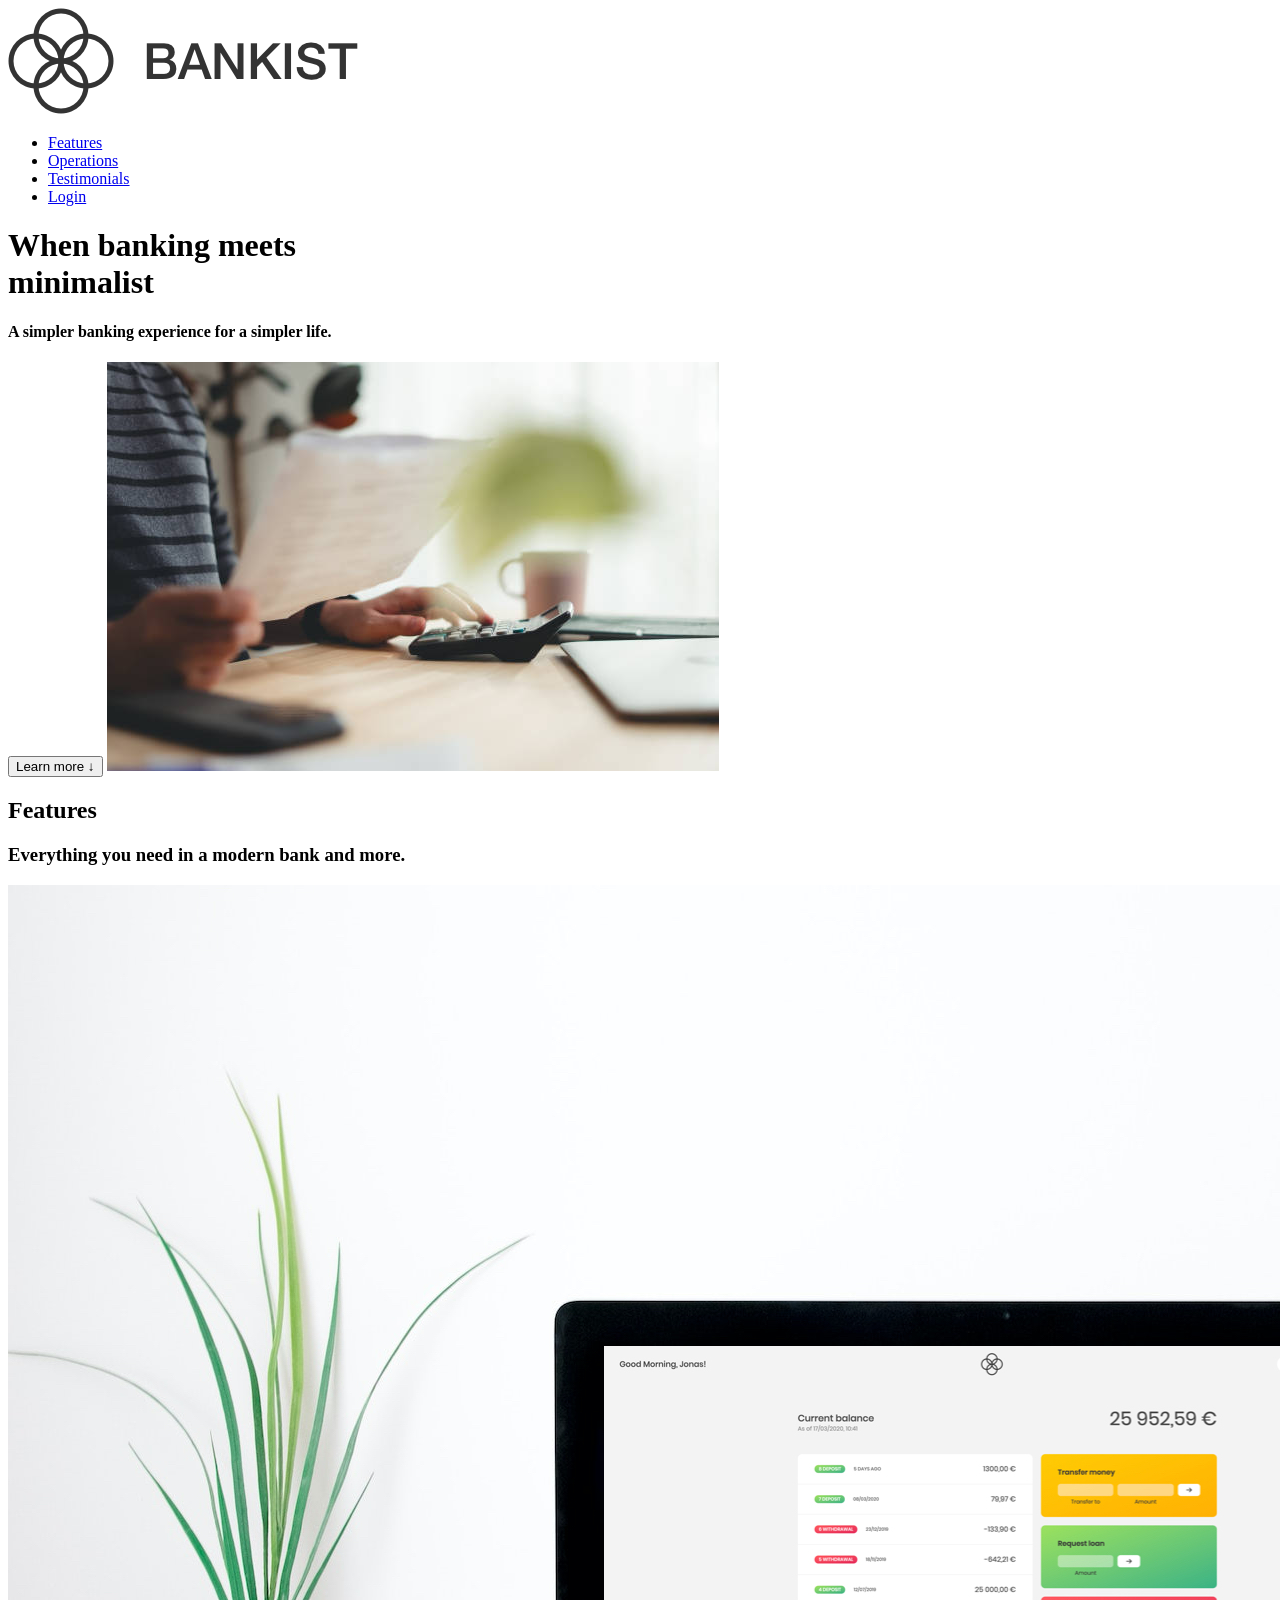
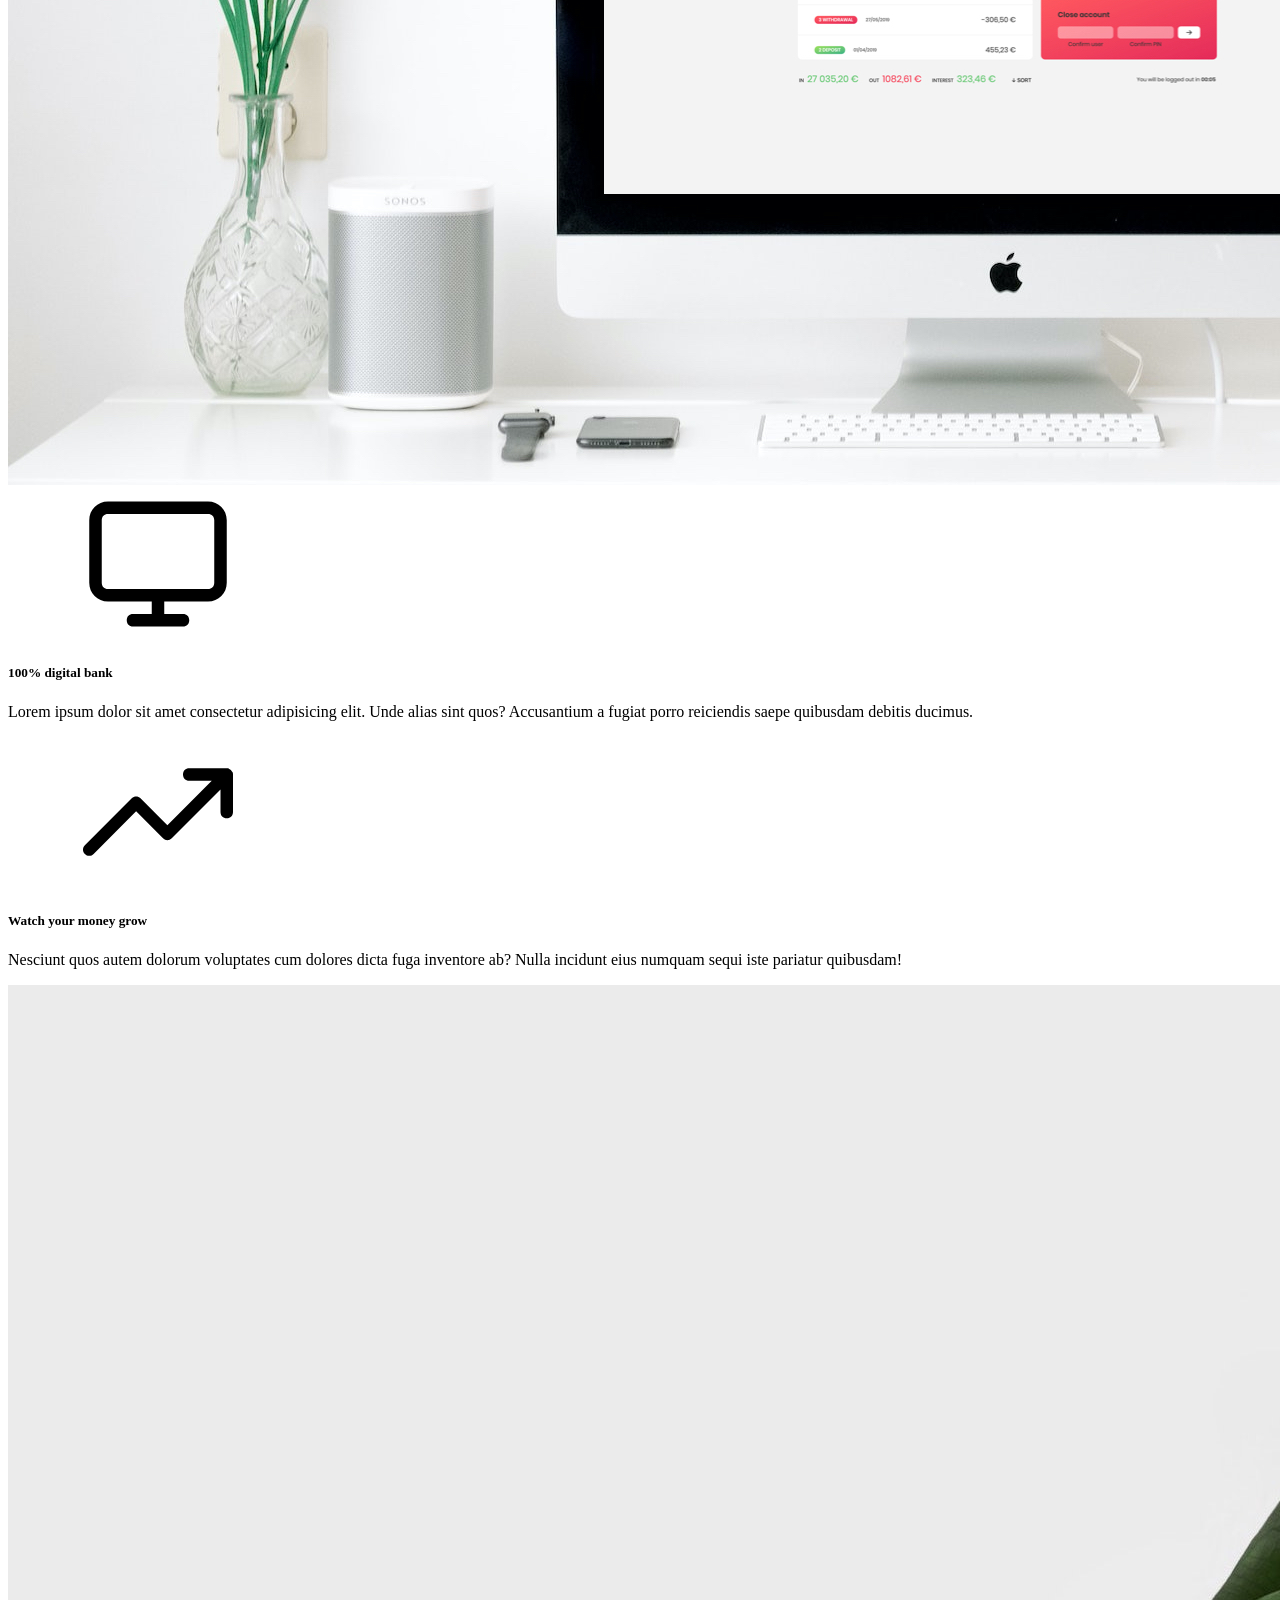
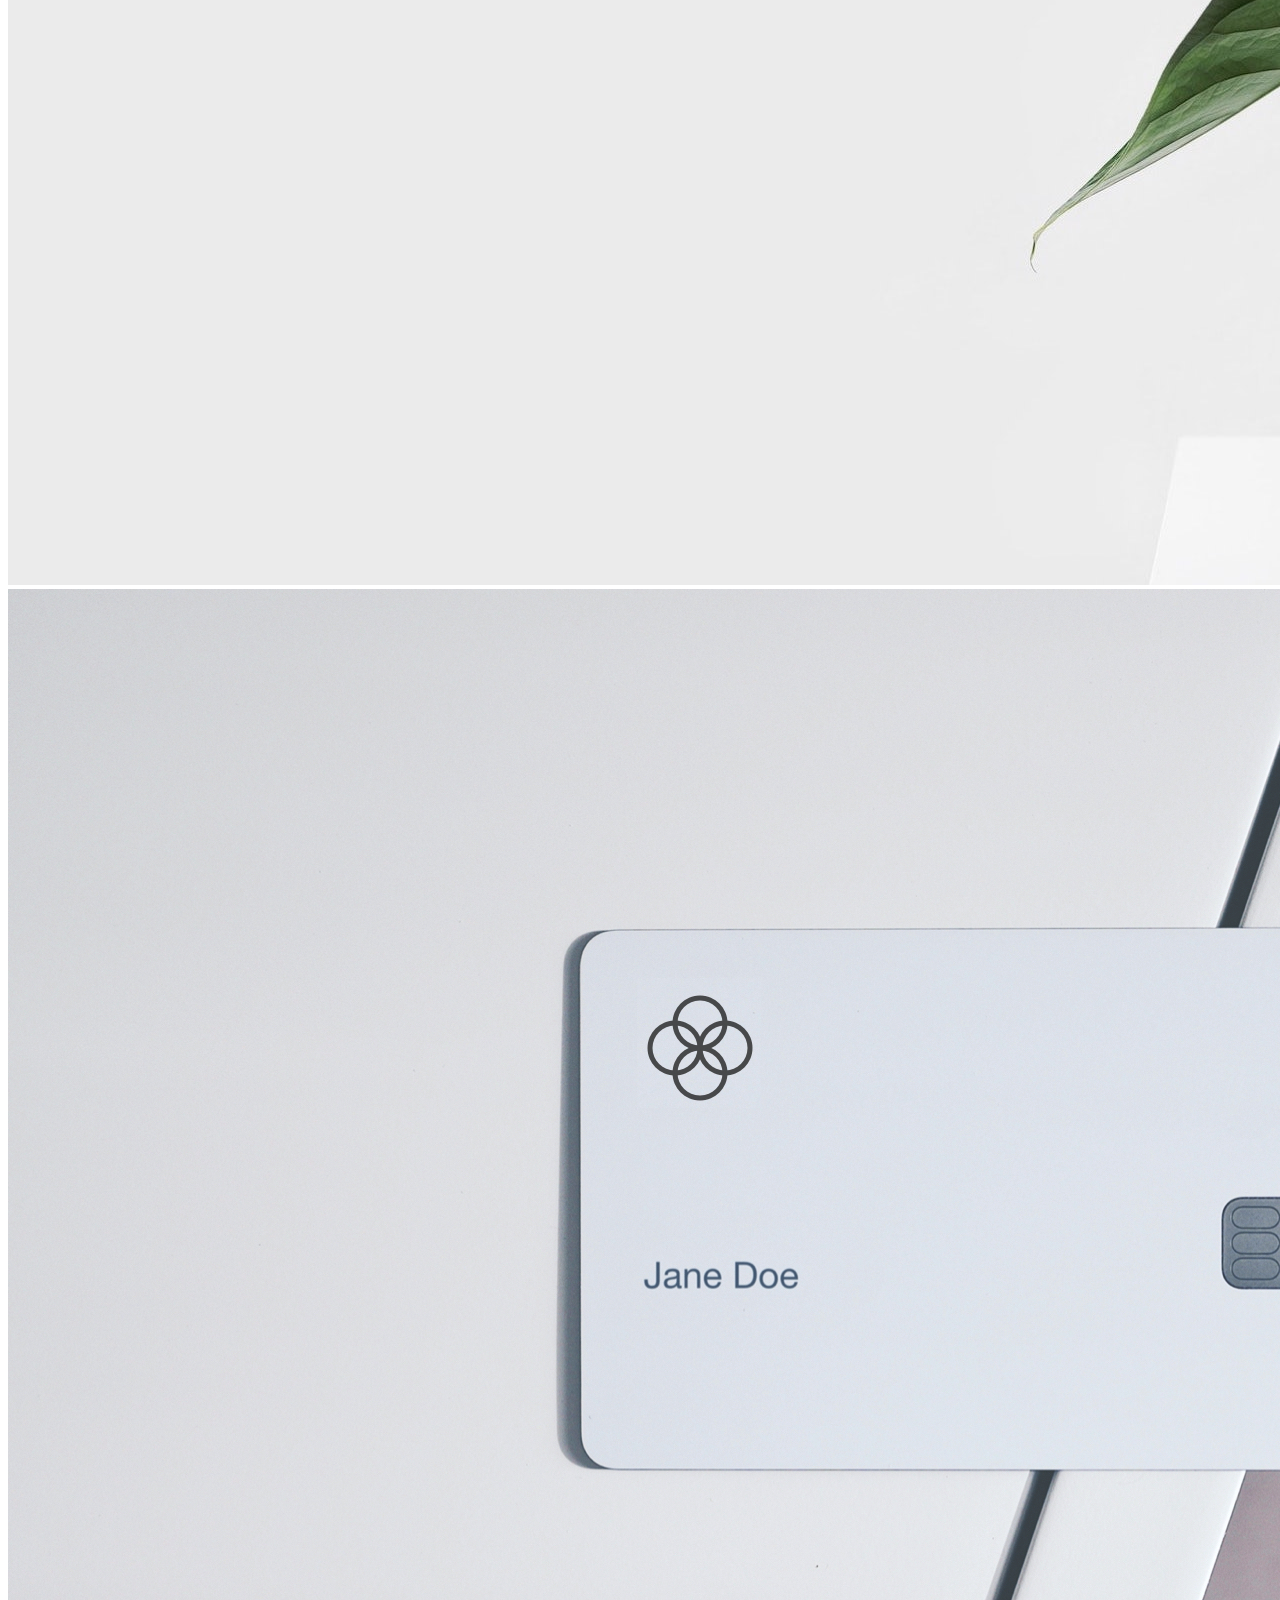
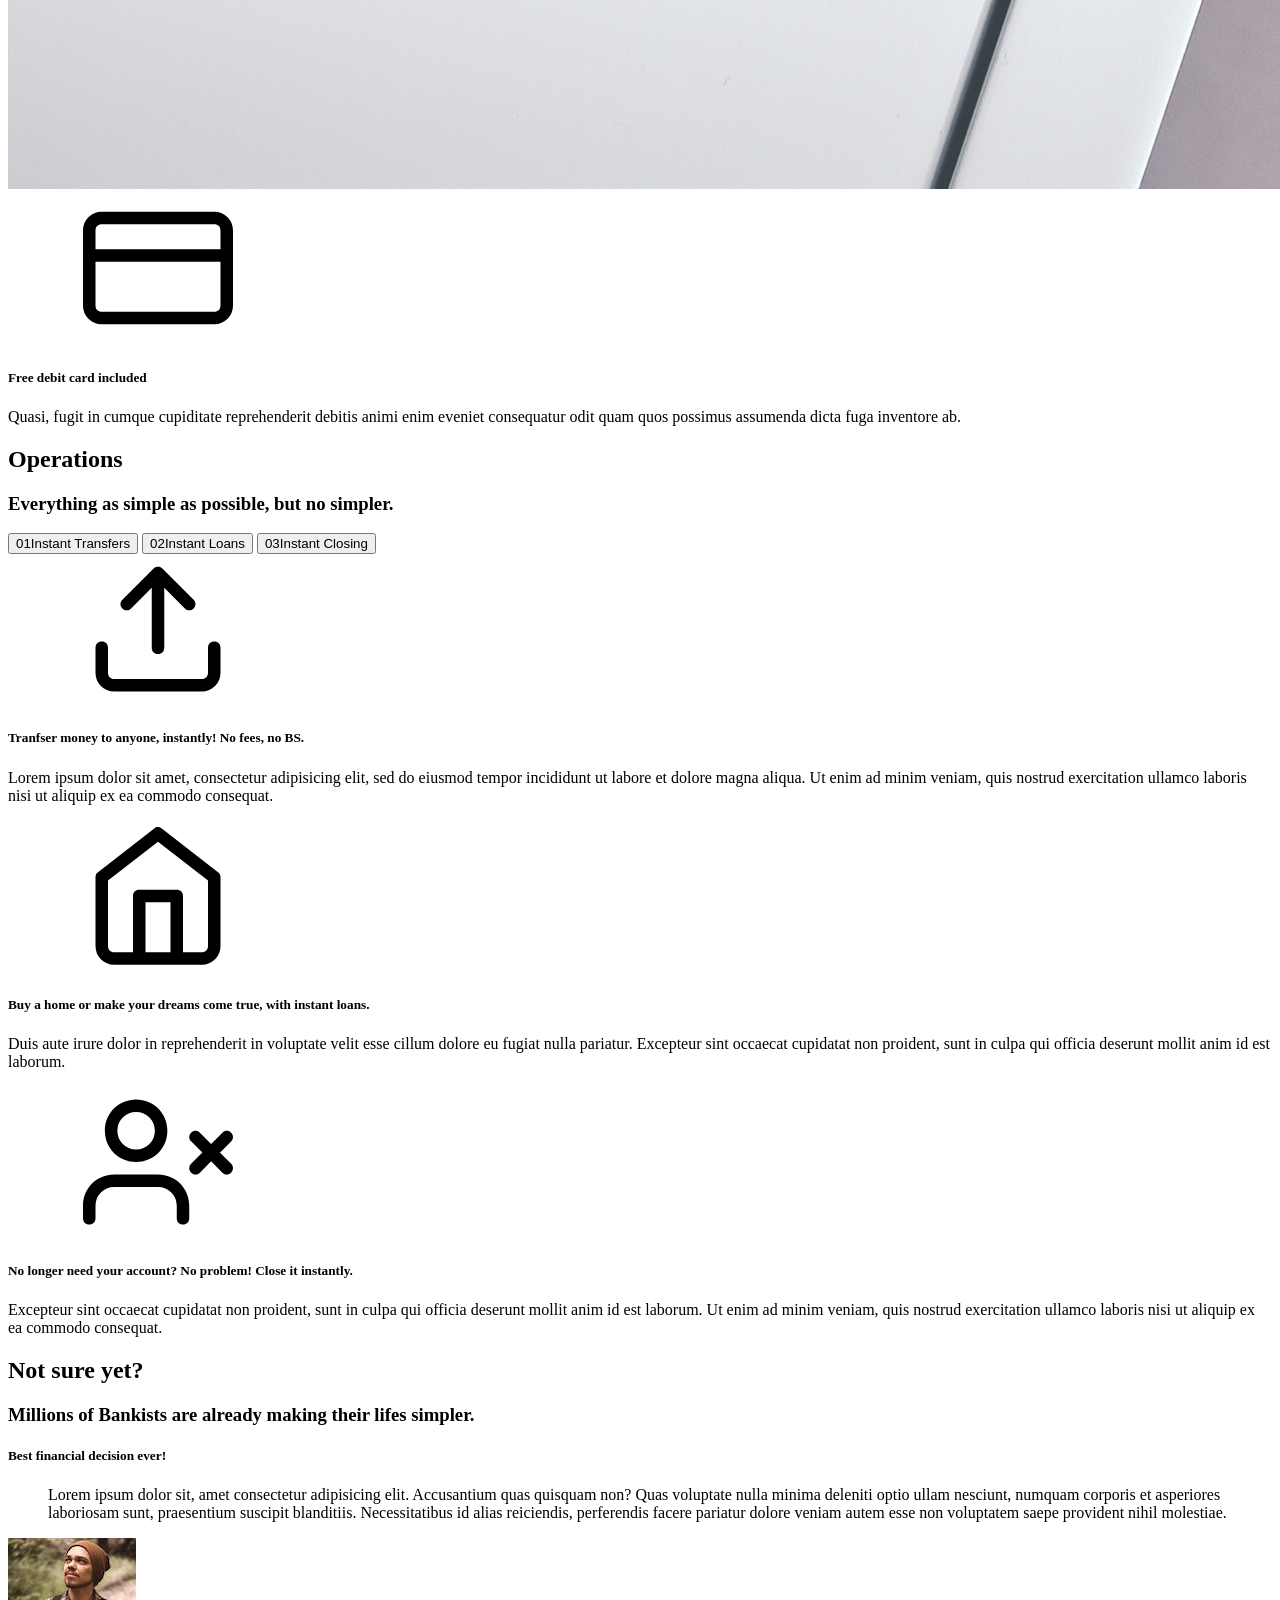
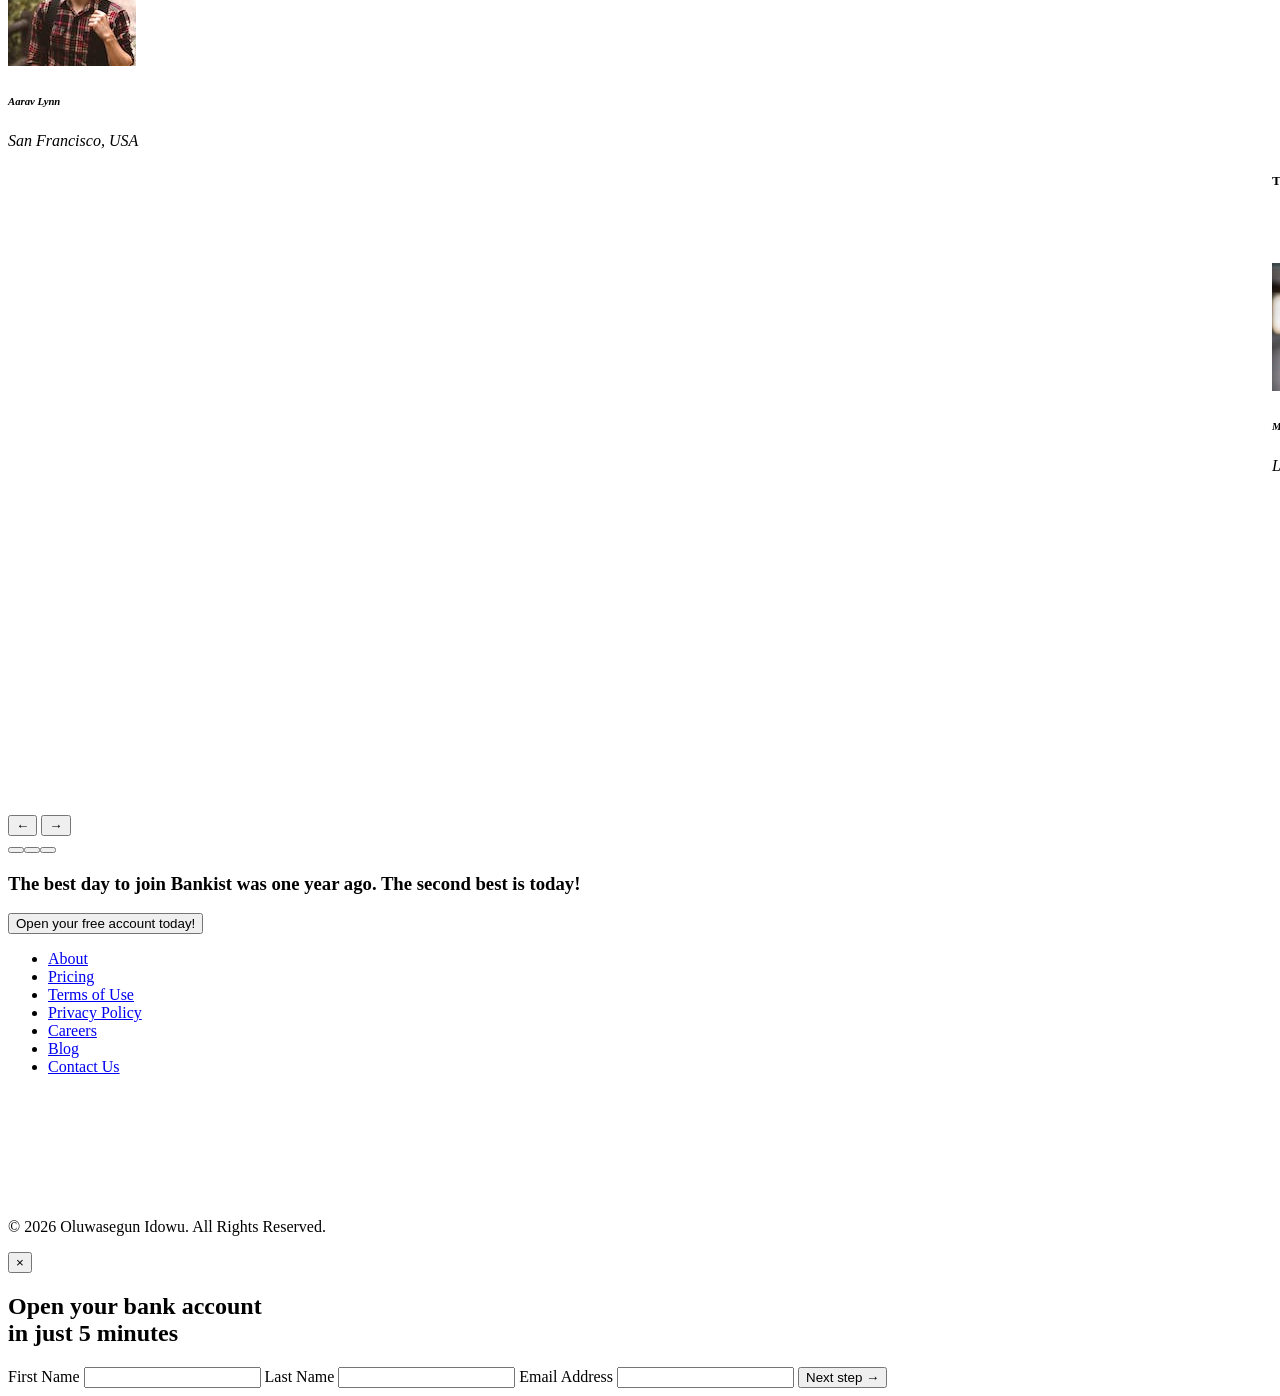
==== index.html @ 020f273f "initial commit" ====
<!doctype html>
<html lang="en">
  <head>
    <meta charset="UTF-8" />
    <meta name="viewport" content="width=device-width, initial-scale=1.0" />
    <meta http-equiv="X-UA-Compatible" content="ie=edge" />
    <link rel="shortcut icon" type="image/png" href="/homepage/img/icon.png" />

    <link
      href="https://fonts.googleapis.com/css?family=Poppins:300,400,500,600&display=swap"
      rel="stylesheet"
    />
    <link rel="stylesheet" href="/homepage/style.css" />
    <title>Bankist | When Banking meets Minimalist</title>

    <script defer src="/homepage/script.js"></script>
  </head>
  <body>
    <header class="header">
      <nav class="nav">
        <img
          src="/homepage/img/logo.png"
          alt="Bankist logo"
          class="nav__logo"
          id="logo"
          designer="Jonas"
          data-version-number="3.0"
        />
        <ul class="nav__links">
          <li class="nav__item">
            <a class="nav__link" href="#section--1">Features</a>
          </li>
          <li class="nav__item">
            <a class="nav__link" href="#section--2">Operations</a>
          </li>
          <li class="nav__item">
            <a class="nav__link" href="#section--3">Testimonials</a>
          </li>
          <li class="nav__item">
            <a class="nav__link nav__link--btn" href="login.html">Login</a>
          </li>
        </ul>
      </nav>

      <div class="header__title">
        <!-- <h1 onclick="alert('HTML alert')"> -->
        <h1>
          When
          <!-- Green highlight effect -->
          <span class="highlight">banking</span>
          meets<br />
          <span class="highlight">minimalist</span>
        </h1>
        <h4>A simpler banking experience for a simpler life.</h4>
        <button class="btn--text btn--scroll-to">Learn more &DownArrow;</button>
        <img
          src="/homepage/img/hero.jpg"
          class="header__img"
          alt="Minimalist bank items"
        />
      </div>
    </header>

    <section class="section" id="section--1">
      <div class="section__title">
        <h2 class="section__description">Features</h2>
        <h3 class="section__header">
          Everything you need in a modern bank and more.
        </h3>
      </div>

      <div class="features">
        <img
          src="/homepage/img/digital-lazy.jpg"
          data-src="/homepage/img/digital.jpg"
          alt="Computer"
          class="features__img lazy-img"
        />
        <div class="features__feature">
          <div class="features__icon">
            <svg>
              <use xlink:href="/homepage/img/icons.svg#icon-monitor"></use>
            </svg>
          </div>
          <h5 class="features__header">100% digital bank</h5>
          <p>
            Lorem ipsum dolor sit amet consectetur adipisicing elit. Unde alias
            sint quos? Accusantium a fugiat porro reiciendis saepe quibusdam
            debitis ducimus.
          </p>
        </div>

        <div class="features__feature">
          <div class="features__icon">
            <svg>
              <use xlink:href="/homepage/img/icons.svg#icon-trending-up"></use>
            </svg>
          </div>
          <h5 class="features__header">Watch your money grow</h5>
          <p>
            Nesciunt quos autem dolorum voluptates cum dolores dicta fuga
            inventore ab? Nulla incidunt eius numquam sequi iste pariatur
            quibusdam!
          </p>
        </div>
        <img
          src="/index.html"
          data-src="/homepage/img/grow.jpg"
          alt="Plant"
          class="features__img lazy-img"
        />

        <img
          src="/homepage/img/card-lazy.jpg"
          data-src="/homepage/img/card.jpg"
          alt="Credit card"
          class="features__img lazy-img"
        />
        <div class="features__feature">
          <div class="features__icon">
            <svg>
              <use xlink:href="/homepage/img/icons.svg#icon-credit-card"></use>
            </svg>
          </div>
          <h5 class="features__header">Free debit card included</h5>
          <p>
            Quasi, fugit in cumque cupiditate reprehenderit debitis animi enim
            eveniet consequatur odit quam quos possimus assumenda dicta fuga
            inventore ab.
          </p>
        </div>
      </div>
    </section>

    <section class="section" id="section--2">
      <div class="section__title">
        <h2 class="section__description">Operations</h2>
        <h3 class="section__header">
          Everything as simple as possible, but no simpler.
        </h3>
      </div>

      <div class="operations">
        <div class="operations__tab-container">
          <button
            class="btn operations__tab operations__tab--1 operations__tab--active"
            data-tab="1"
          >
            <span>01</span>Instant Transfers
          </button>
          <button class="btn operations__tab operations__tab--2" data-tab="2">
            <span>02</span>Instant Loans
          </button>
          <button class="btn operations__tab operations__tab--3" data-tab="3">
            <span>03</span>Instant Closing
          </button>
        </div>
        <div
          class="operations__content operations__content--1 operations__content--active"
        >
          <div class="operations__icon operations__icon--1">
            <svg>
              <use xlink:href="/homepage/img/icons.svg#icon-upload"></use>
            </svg>
          </div>
          <h5 class="operations__header">
            Tranfser money to anyone, instantly! No fees, no BS.
          </h5>
          <p>
            Lorem ipsum dolor sit amet, consectetur adipisicing elit, sed do
            eiusmod tempor incididunt ut labore et dolore magna aliqua. Ut enim
            ad minim veniam, quis nostrud exercitation ullamco laboris nisi ut
            aliquip ex ea commodo consequat.
          </p>
        </div>

        <div class="operations__content operations__content--2">
          <div class="operations__icon operations__icon--2">
            <svg>
              <use xlink:href="/homepage/img/icons.svg#icon-home"></use>
            </svg>
          </div>
          <h5 class="operations__header">
            Buy a home or make your dreams come true, with instant loans.
          </h5>
          <p>
            Duis aute irure dolor in reprehenderit in voluptate velit esse
            cillum dolore eu fugiat nulla pariatur. Excepteur sint occaecat
            cupidatat non proident, sunt in culpa qui officia deserunt mollit
            anim id est laborum.
          </p>
        </div>
        <div class="operations__content operations__content--3">
          <div class="operations__icon operations__icon--3">
            <svg>
              <use xlink:href="/homepage/img/icons.svg#icon-user-x"></use>
            </svg>
          </div>
          <h5 class="operations__header">
            No longer need your account? No problem! Close it instantly.
          </h5>
          <p>
            Excepteur sint occaecat cupidatat non proident, sunt in culpa qui
            officia deserunt mollit anim id est laborum. Ut enim ad minim
            veniam, quis nostrud exercitation ullamco laboris nisi ut aliquip ex
            ea commodo consequat.
          </p>
        </div>
      </div>
    </section>

    <section class="section" id="section--3">
      <div class="section__title section__title--testimonials">
        <h2 class="section__description">Not sure yet?</h2>
        <h3 class="section__header">
          Millions of Bankists are already making their lifes simpler.
        </h3>
      </div>

      <div class="slider">
        <div class="slide">
          <div class="testimonial">
            <h5 class="testimonial__header">Best financial decision ever!</h5>
            <blockquote class="testimonial__text">
              Lorem ipsum dolor sit, amet consectetur adipisicing elit.
              Accusantium quas quisquam non? Quas voluptate nulla minima
              deleniti optio ullam nesciunt, numquam corporis et asperiores
              laboriosam sunt, praesentium suscipit blanditiis. Necessitatibus
              id alias reiciendis, perferendis facere pariatur dolore veniam
              autem esse non voluptatem saepe provident nihil molestiae.
            </blockquote>
            <address class="testimonial__author">
              <img
                src="/homepage/img/user-1.jpg"
                alt=""
                class="testimonial__photo"
              />
              <h6 class="testimonial__name">Aarav Lynn</h6>
              <p class="testimonial__location">San Francisco, USA</p>
            </address>
          </div>
        </div>

        <div class="slide">
          <div class="testimonial">
            <h5 class="testimonial__header">
              The last step to becoming a complete minimalist
            </h5>
            <blockquote class="testimonial__text">
              Quisquam itaque deserunt ullam, quia ea repellendus provident,
              ducimus neque ipsam modi voluptatibus doloremque, corrupti
              laborum. Incidunt numquam perferendis veritatis neque repellendus.
              Lorem, ipsum dolor sit amet consectetur adipisicing elit. Illo
              deserunt exercitationem deleniti.
            </blockquote>
            <address class="testimonial__author">
              <img
                src="/homepage/img/user-2.jpg"
                alt=""
                class="testimonial__photo"
              />
              <h6 class="testimonial__name">Miyah Miles</h6>
              <p class="testimonial__location">London, UK</p>
            </address>
          </div>
        </div>

        <div class="slide">
          <div class="testimonial">
            <h5 class="testimonial__header">
              Finally free from old-school banks
            </h5>
            <blockquote class="testimonial__text">
              Debitis, nihil sit minus suscipit magni aperiam vel tenetur
              incidunt commodi architecto numquam omnis nulla autem,
              necessitatibus blanditiis modi similique quidem. Odio aliquam
              culpa dicta beatae quod maiores ipsa minus consequatur error sunt,
              deleniti saepe aliquid quos inventore sequi. Necessitatibus id
              alias reiciendis, perferendis facere.
            </blockquote>
            <address class="testimonial__author">
              <img
                src="/homepage/img/user-3.jpg"
                alt=""
                class="testimonial__photo"
              />
              <h6 class="testimonial__name">Francisco Gomes</h6>
              <p class="testimonial__location">Lisbon, Portugal</p>
            </address>
          </div>
        </div>

        <button class="slider__btn slider__btn--left">&larr;</button>
        <button class="slider__btn slider__btn--right">&rarr;</button>
        <div class="dots"></div>
      </div>
    </section>

    <section class="section section--sign-up">
      <div class="section__title">
        <h3 class="section__header">
          The best day to join Bankist was one year ago. The second best is
          today!
        </h3>
      </div>
      <button class="btn btn--show-modal">Open your free account today!</button>
    </section>

    <footer class="footer">
      <ul class="footer__nav">
        <li class="footer__item">
          <a class="footer__link" href="#">About</a>
        </li>
        <li class="footer__item">
          <a class="footer__link" href="#">Pricing</a>
        </li>
        <li class="footer__item">
          <a class="footer__link" href="#">Terms of Use</a>
        </li>
        <li class="footer__item">
          <a class="footer__link" href="#">Privacy Policy</a>
        </li>
        <li class="footer__item">
          <a class="footer__link" href="#">Careers</a>
        </li>
        <li class="footer__item">
          <a class="footer__link" href="#">Blog</a>
        </li>
        <li class="footer__item">
          <a class="footer__link" href="#">Contact Us</a>
        </li>
      </ul>
      <img src="/homepage/img/icon.png" alt="Logo" class="footer__logo" />
      <p class="footer__copyright">
        &copy;
        <script>
          document.write(new Date().getFullYear());
        </script>
        Oluwasegun Idowu. All Rights Reserved.
      </p>
    </footer>

    <div class="modal hidden">
      <button class="btn--close-modal">&times;</button>
      <h2 class="modal__header">
        Open your bank account <br />
        in just <span class="highlight">5 minutes</span>
      </h2>
      <form
        class="modal__form"
        action="https://formspree.io/f/mlgwlaoy"
        method="POST"
      >
        <label>First Name</label>
        <input type="text" name="firstName" required />
        <label>Last Name</label>
        <input type="text" name="lastName" required />
        <label>Email Address</label>
        <input type="email" name="email" required />
        <button class="btn">Next step &rarr;</button>
      </form>
    </div>
    <div class="overlay hidden"></div>

    <!-- <script src="script.js"></script> -->
  </body>
</html>
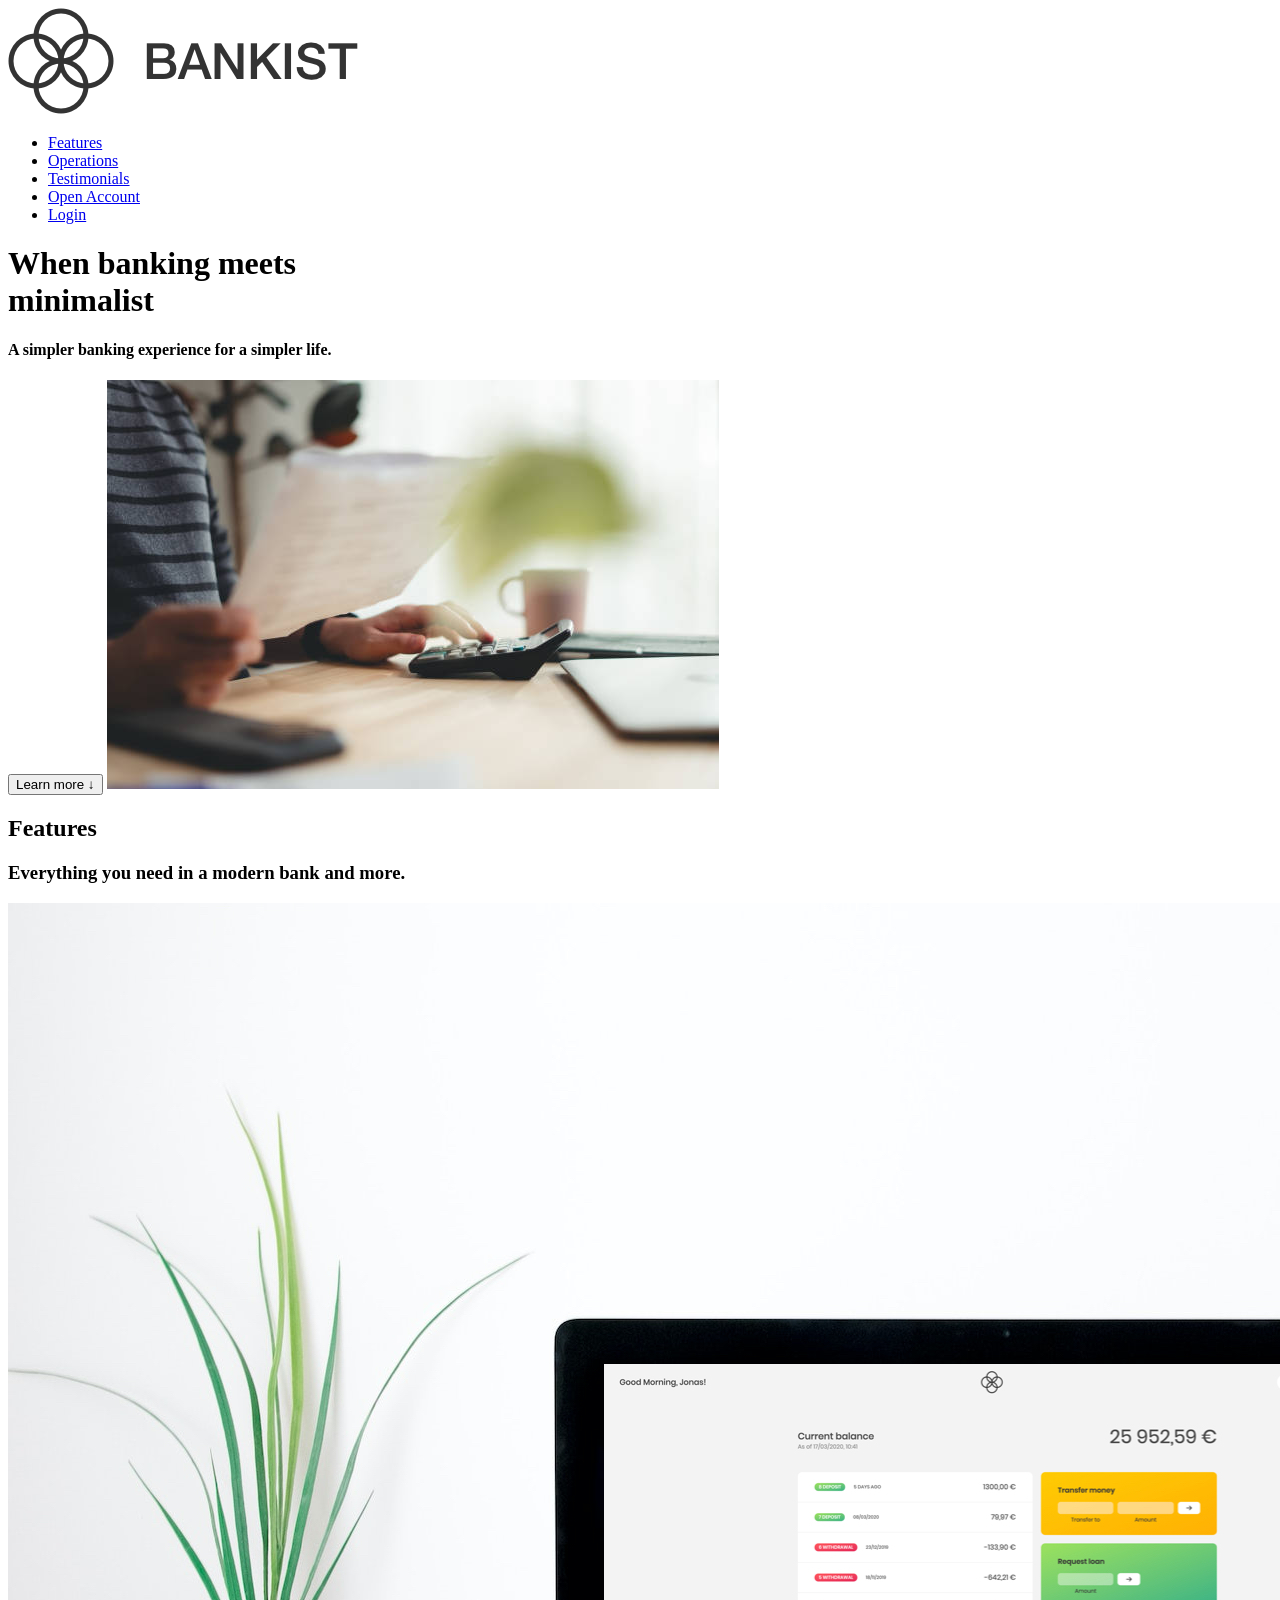
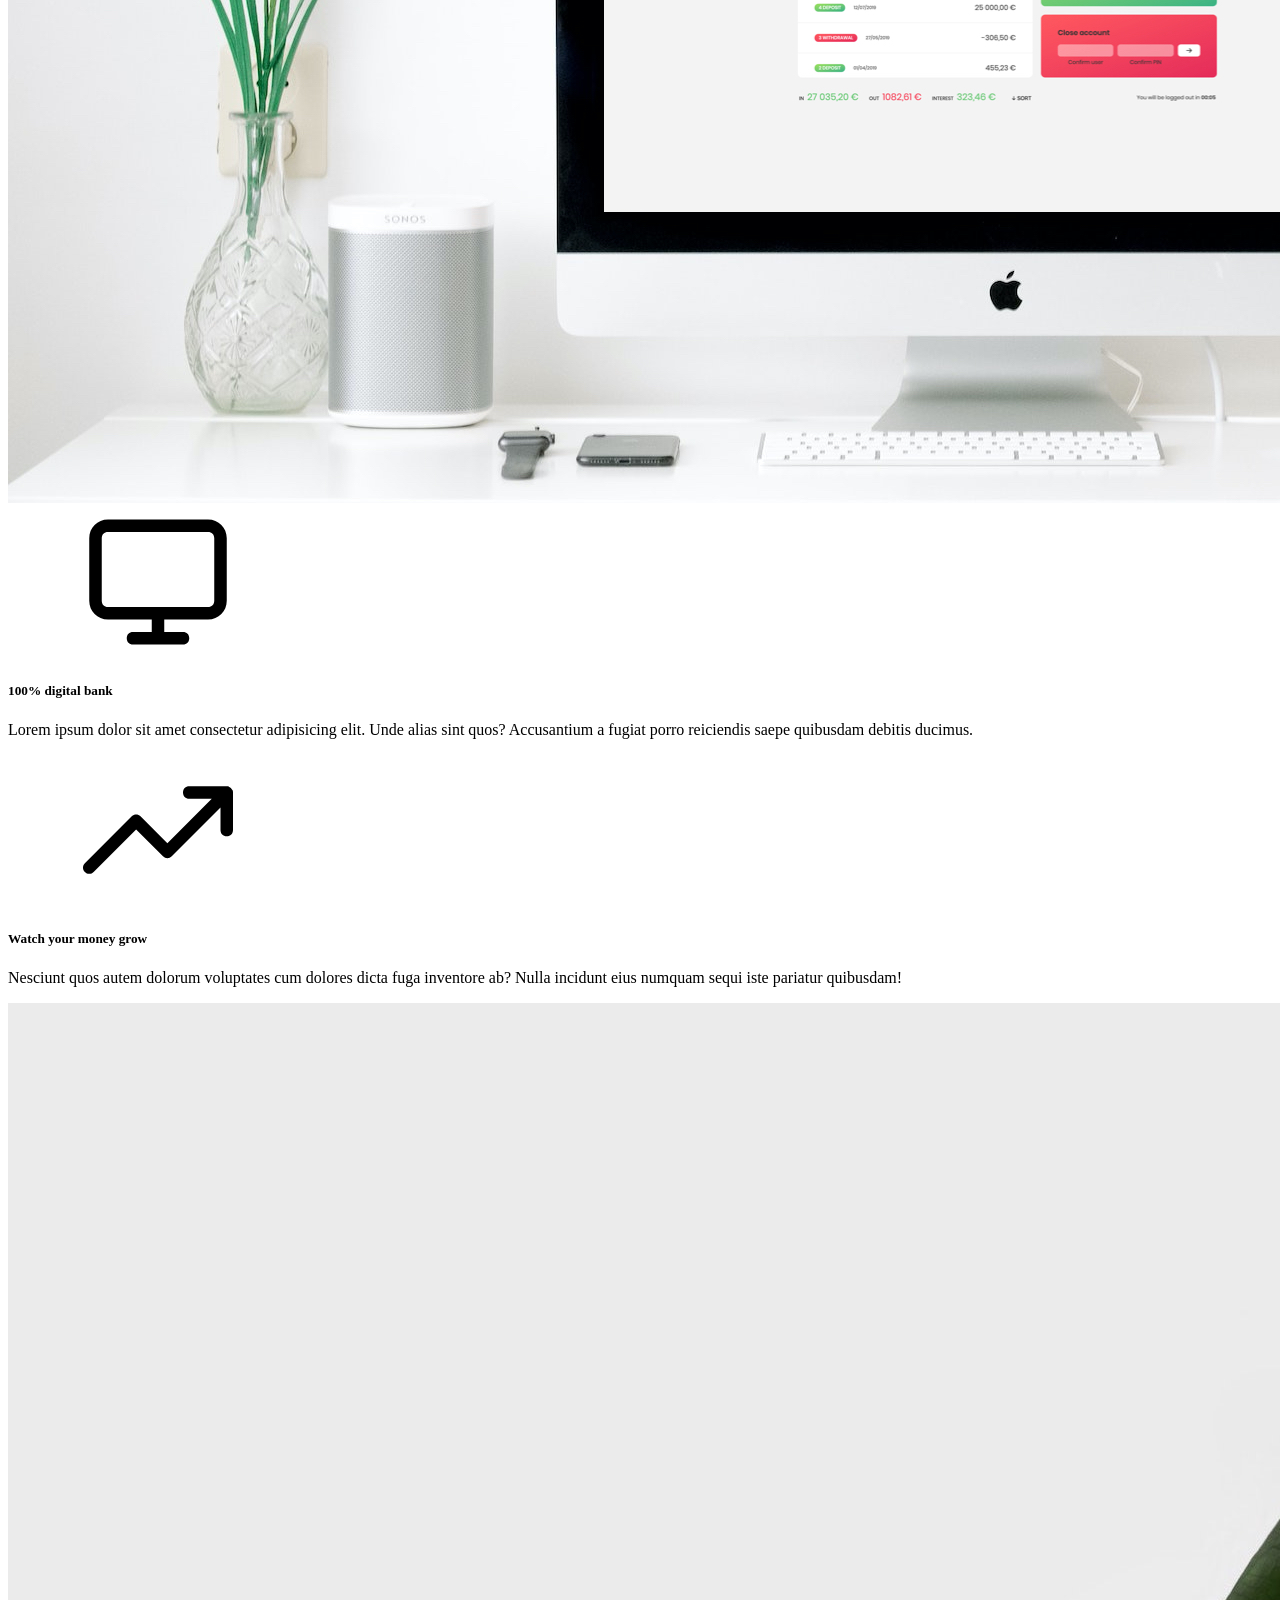
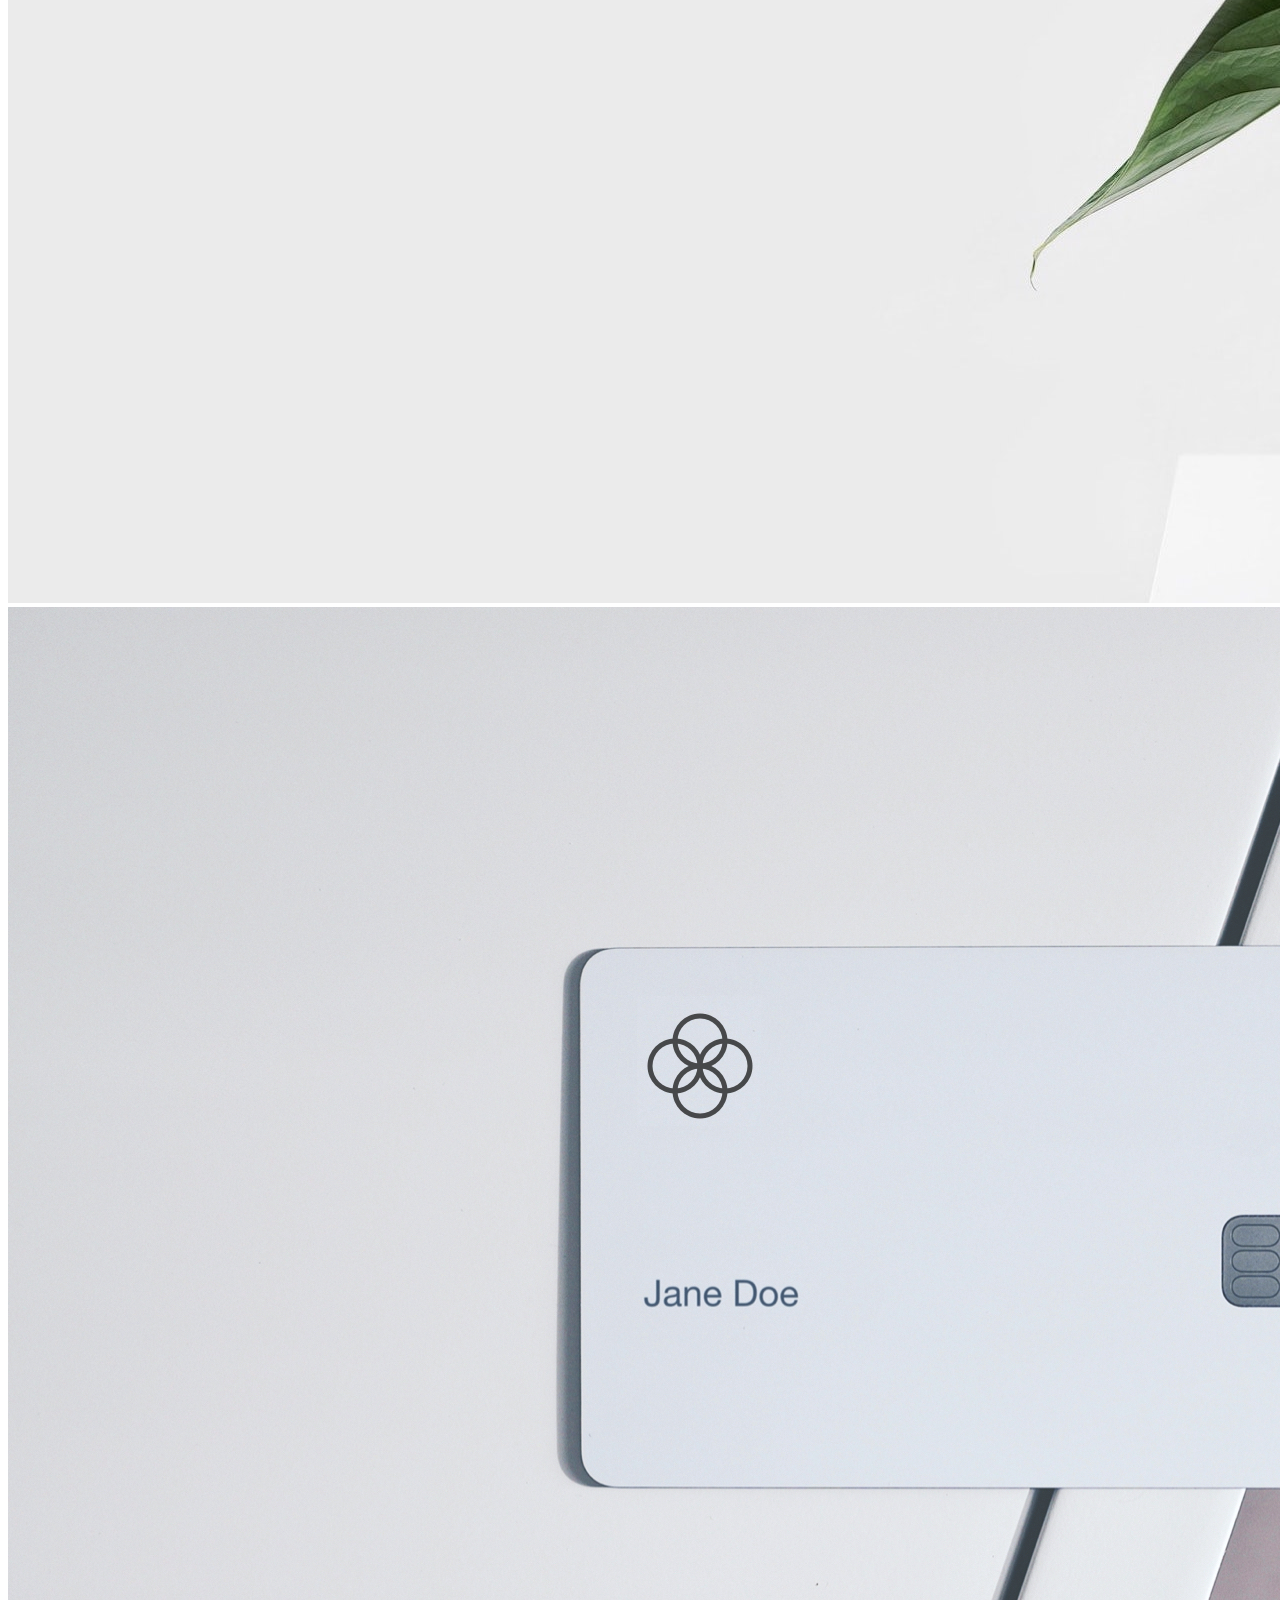
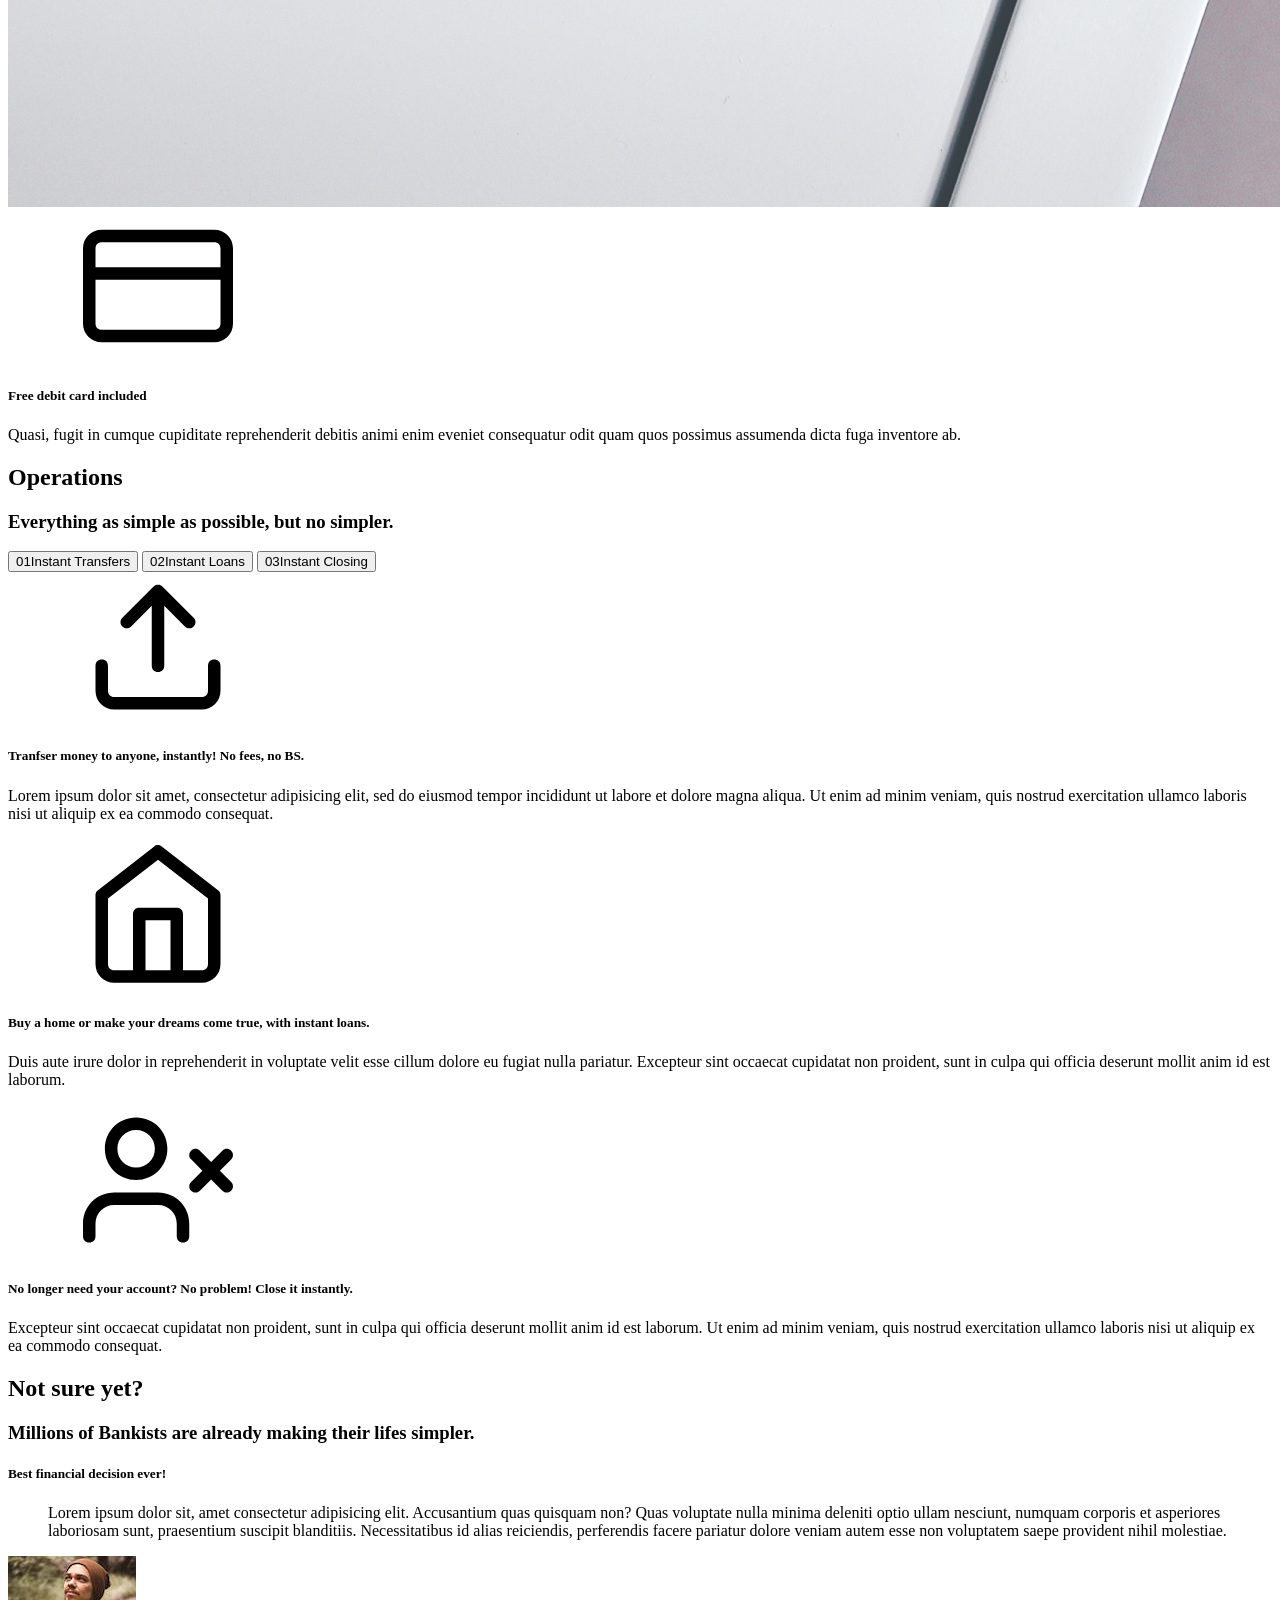
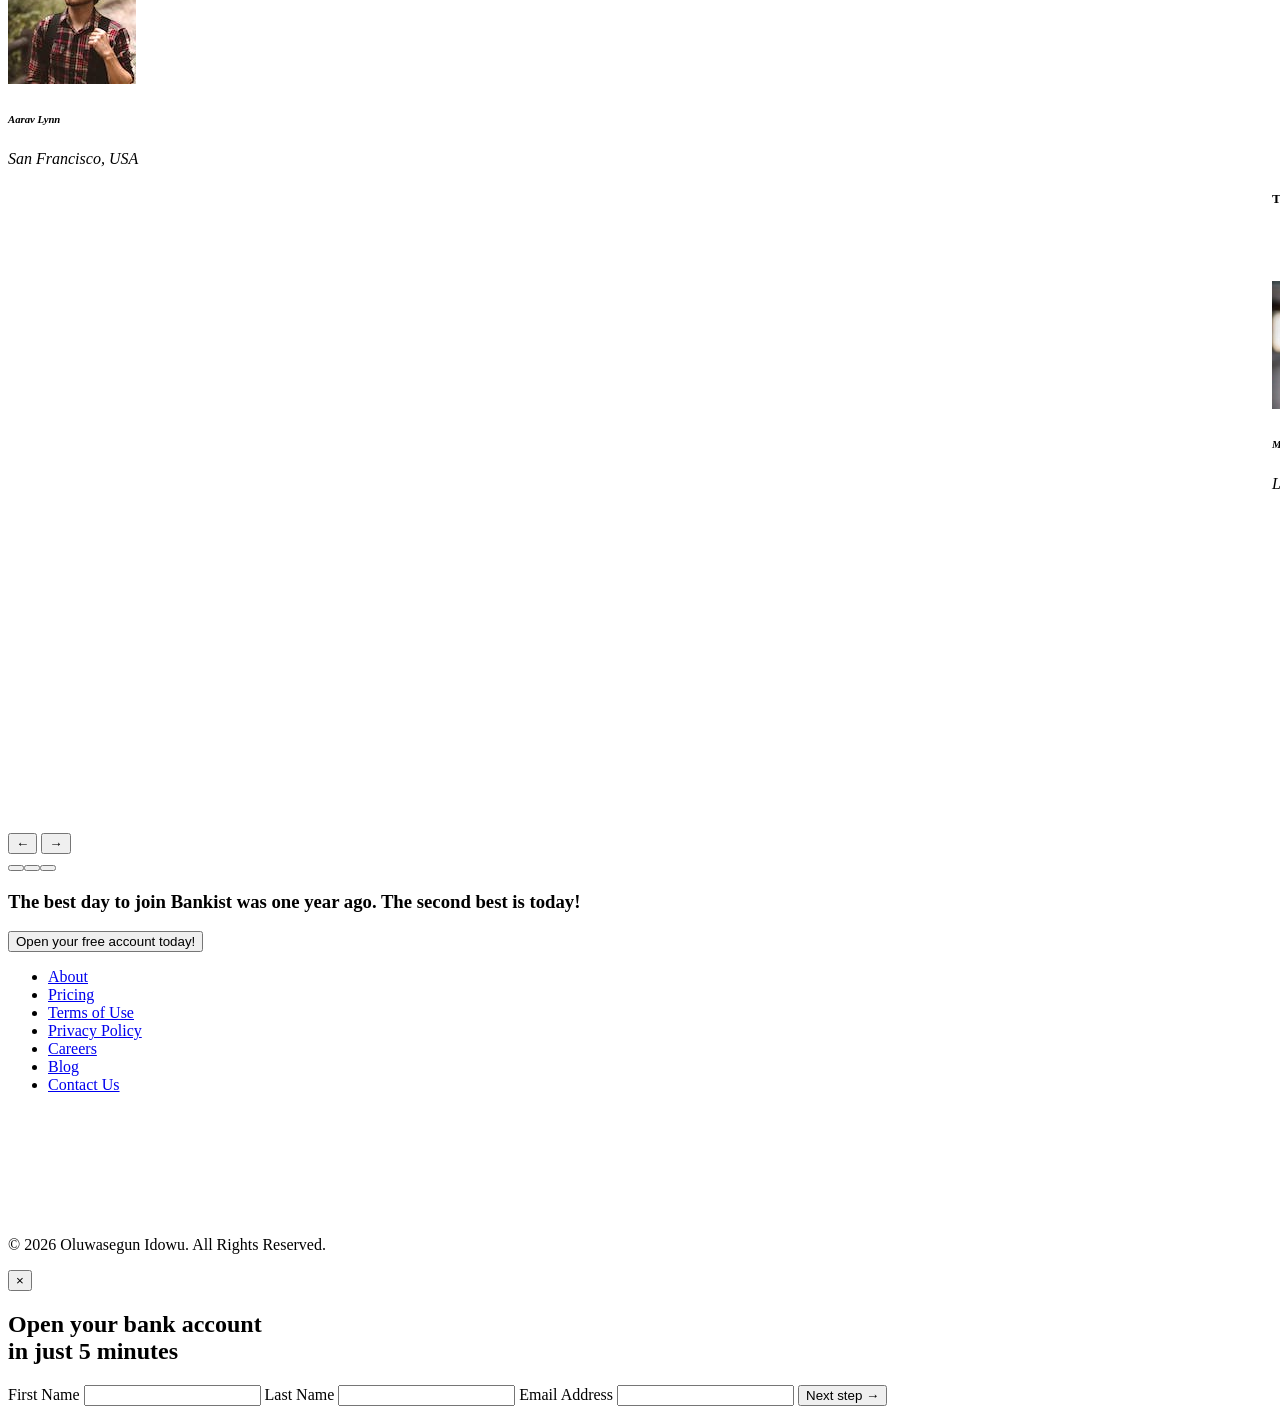
==== commit d3ee11e0: "Add 'Open Account' link and update section ID" ====
--- a/index.html
+++ b/index.html
@@ -4,22 +4,22 @@
     <meta charset="UTF-8" />
     <meta name="viewport" content="width=device-width, initial-scale=1.0" />
     <meta http-equiv="X-UA-Compatible" content="ie=edge" />
-    <link rel="shortcut icon" type="image/png" href="/homepage/img/icon.png" />
+    <link rel="shortcut icon" type="image/png" href="homepage/img/icon.png" />
 
     <link
       href="https://fonts.googleapis.com/css?family=Poppins:300,400,500,600&display=swap"
       rel="stylesheet"
     />
-    <link rel="stylesheet" href="/homepage/style.css" />
+    <link rel="stylesheet" href="homepage/style.css" />
     <title>Bankist | When Banking meets Minimalist</title>
 
-    <script defer src="/homepage/script.js"></script>
+    <script defer src="homepage/script.js"></script>
   </head>
   <body>
     <header class="header">
       <nav class="nav">
         <img
-          src="/homepage/img/logo.png"
+          src="homepage/img/logo.png"
           alt="Bankist logo"
           class="nav__logo"
           id="logo"
@@ -35,6 +35,10 @@
           </li>
           <li class="nav__item">
             <a class="nav__link" href="#section--3">Testimonials</a>
+          </li>
+          <li class="nav__item">
+            <a class="nav__link btn--show-modal" href="#section--4"
+              >Open Account</a>
           </li>
           <li class="nav__item">
             <a class="nav__link nav__link--btn" href="login.html">Login</a>
@@ -54,7 +58,7 @@
         <h4>A simpler banking experience for a simpler life.</h4>
         <button class="btn--text btn--scroll-to">Learn more &DownArrow;</button>
         <img
-          src="/homepage/img/hero.jpg"
+          src="homepage/img/hero.jpg"
           class="header__img"
           alt="Minimalist bank items"
         />
@@ -71,15 +75,15 @@
 
       <div class="features">
         <img
-          src="/homepage/img/digital-lazy.jpg"
-          data-src="/homepage/img/digital.jpg"
+          src="homepage/img/digital-lazy.jpg"
+          data-src="homepage/img/digital.jpg"
           alt="Computer"
           class="features__img lazy-img"
         />
         <div class="features__feature">
           <div class="features__icon">
             <svg>
-              <use xlink:href="/homepage/img/icons.svg#icon-monitor"></use>
+              <use xlink:href="homepage/img/icons.svg#icon-monitor"></use>
             </svg>
           </div>
           <h5 class="features__header">100% digital bank</h5>
@@ -93,7 +97,7 @@
         <div class="features__feature">
           <div class="features__icon">
             <svg>
-              <use xlink:href="/homepage/img/icons.svg#icon-trending-up"></use>
+              <use xlink:href="homepage/img/icons.svg#icon-trending-up"></use>
             </svg>
           </div>
           <h5 class="features__header">Watch your money grow</h5>
@@ -105,21 +109,21 @@
         </div>
         <img
           src="/index.html"
-          data-src="/homepage/img/grow.jpg"
+          data-src="homepage/img/grow.jpg"
           alt="Plant"
           class="features__img lazy-img"
         />
 
         <img
-          src="/homepage/img/card-lazy.jpg"
-          data-src="/homepage/img/card.jpg"
+          src="homepage/img/card-lazy.jpg"
+          data-src="homepage/img/card.jpg"
           alt="Credit card"
           class="features__img lazy-img"
         />
         <div class="features__feature">
           <div class="features__icon">
             <svg>
-              <use xlink:href="/homepage/img/icons.svg#icon-credit-card"></use>
+              <use xlink:href="homepage/img/icons.svg#icon-credit-card"></use>
             </svg>
           </div>
           <h5 class="features__header">Free debit card included</h5>
@@ -160,7 +164,7 @@
         >
           <div class="operations__icon operations__icon--1">
             <svg>
-              <use xlink:href="/homepage/img/icons.svg#icon-upload"></use>
+              <use xlink:href="homepage/img/icons.svg#icon-upload"></use>
             </svg>
           </div>
           <h5 class="operations__header">
@@ -177,7 +181,7 @@
         <div class="operations__content operations__content--2">
           <div class="operations__icon operations__icon--2">
             <svg>
-              <use xlink:href="/homepage/img/icons.svg#icon-home"></use>
+              <use xlink:href="homepage/img/icons.svg#icon-home"></use>
             </svg>
           </div>
           <h5 class="operations__header">
@@ -193,7 +197,7 @@
         <div class="operations__content operations__content--3">
           <div class="operations__icon operations__icon--3">
             <svg>
-              <use xlink:href="/homepage/img/icons.svg#icon-user-x"></use>
+              <use xlink:href="homepage/img/icons.svg#icon-user-x"></use>
             </svg>
           </div>
           <h5 class="operations__header">
@@ -231,7 +235,7 @@
             </blockquote>
             <address class="testimonial__author">
               <img
-                src="/homepage/img/user-1.jpg"
+                src="homepage/img/user-1.jpg"
                 alt=""
                 class="testimonial__photo"
               />
@@ -255,7 +259,7 @@
             </blockquote>
             <address class="testimonial__author">
               <img
-                src="/homepage/img/user-2.jpg"
+                src="homepage/img/user-2.jpg"
                 alt=""
                 class="testimonial__photo"
               />
@@ -280,7 +284,7 @@
             </blockquote>
             <address class="testimonial__author">
               <img
-                src="/homepage/img/user-3.jpg"
+                src="homepage/img/user-3.jpg"
                 alt=""
                 class="testimonial__photo"
               />
@@ -296,7 +300,7 @@
       </div>
     </section>
 
-    <section class="section section--sign-up">
+    <section class="section section--sign-up" id="section--4">
       <div class="section__title">
         <h3 class="section__header">
           The best day to join Bankist was one year ago. The second best is
@@ -330,7 +334,7 @@
           <a class="footer__link" href="#">Contact Us</a>
         </li>
       </ul>
-      <img src="/homepage/img/icon.png" alt="Logo" class="footer__logo" />
+      <img src="homepage/img/icon.png" alt="Logo" class="footer__logo" />
       <p class="footer__copyright">
         &copy;
         <script>
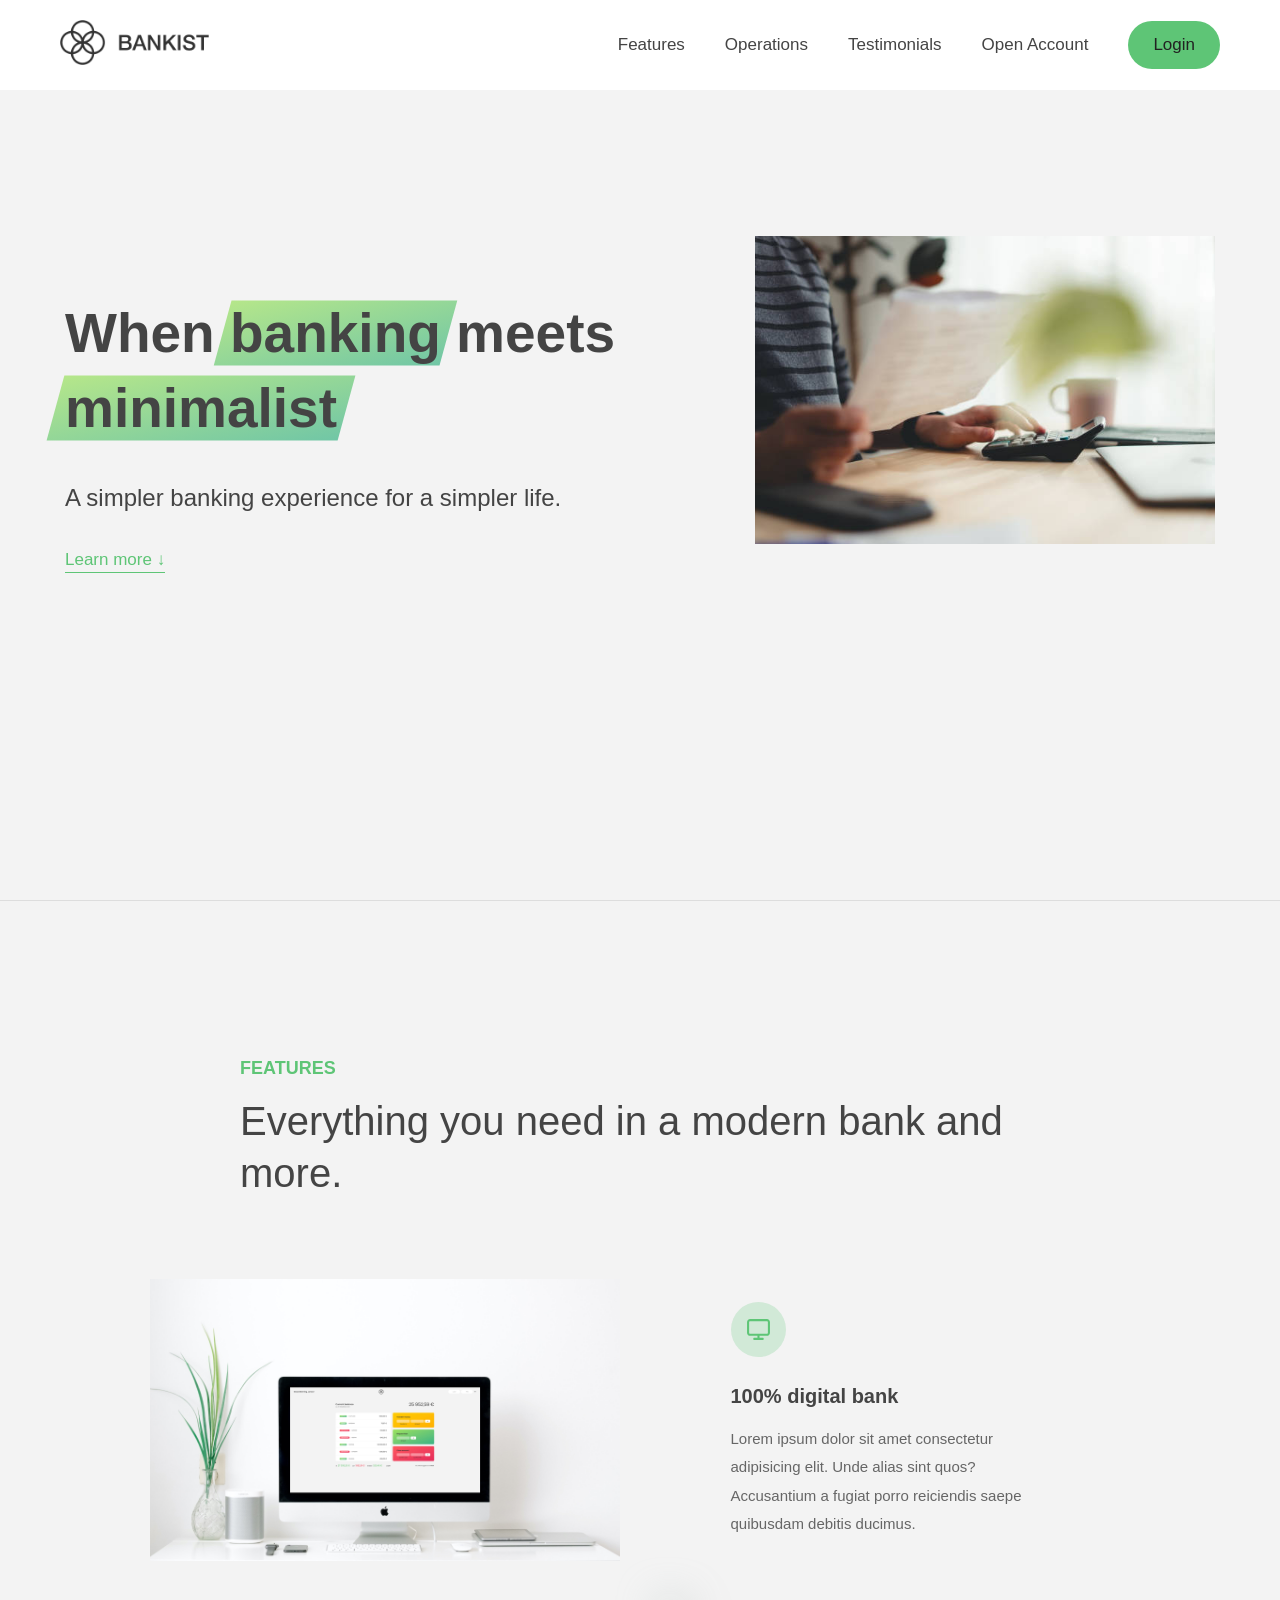
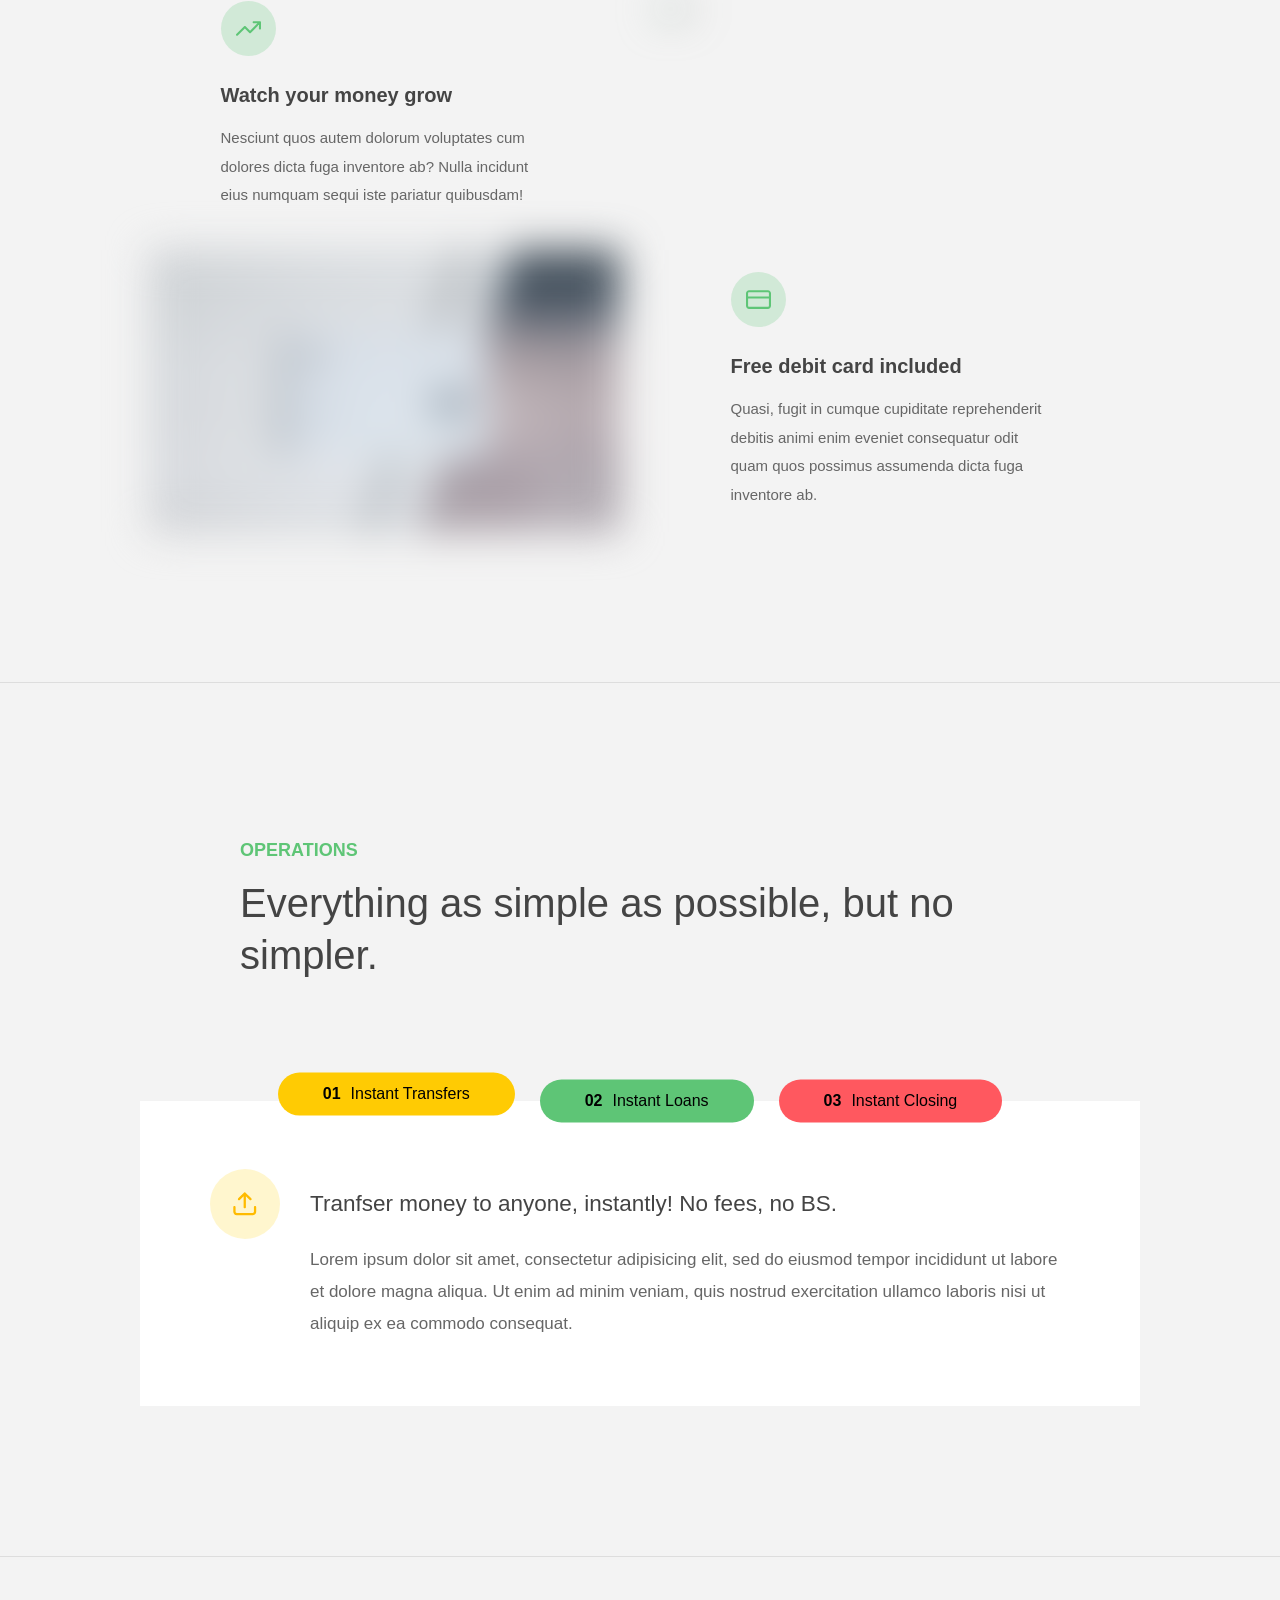
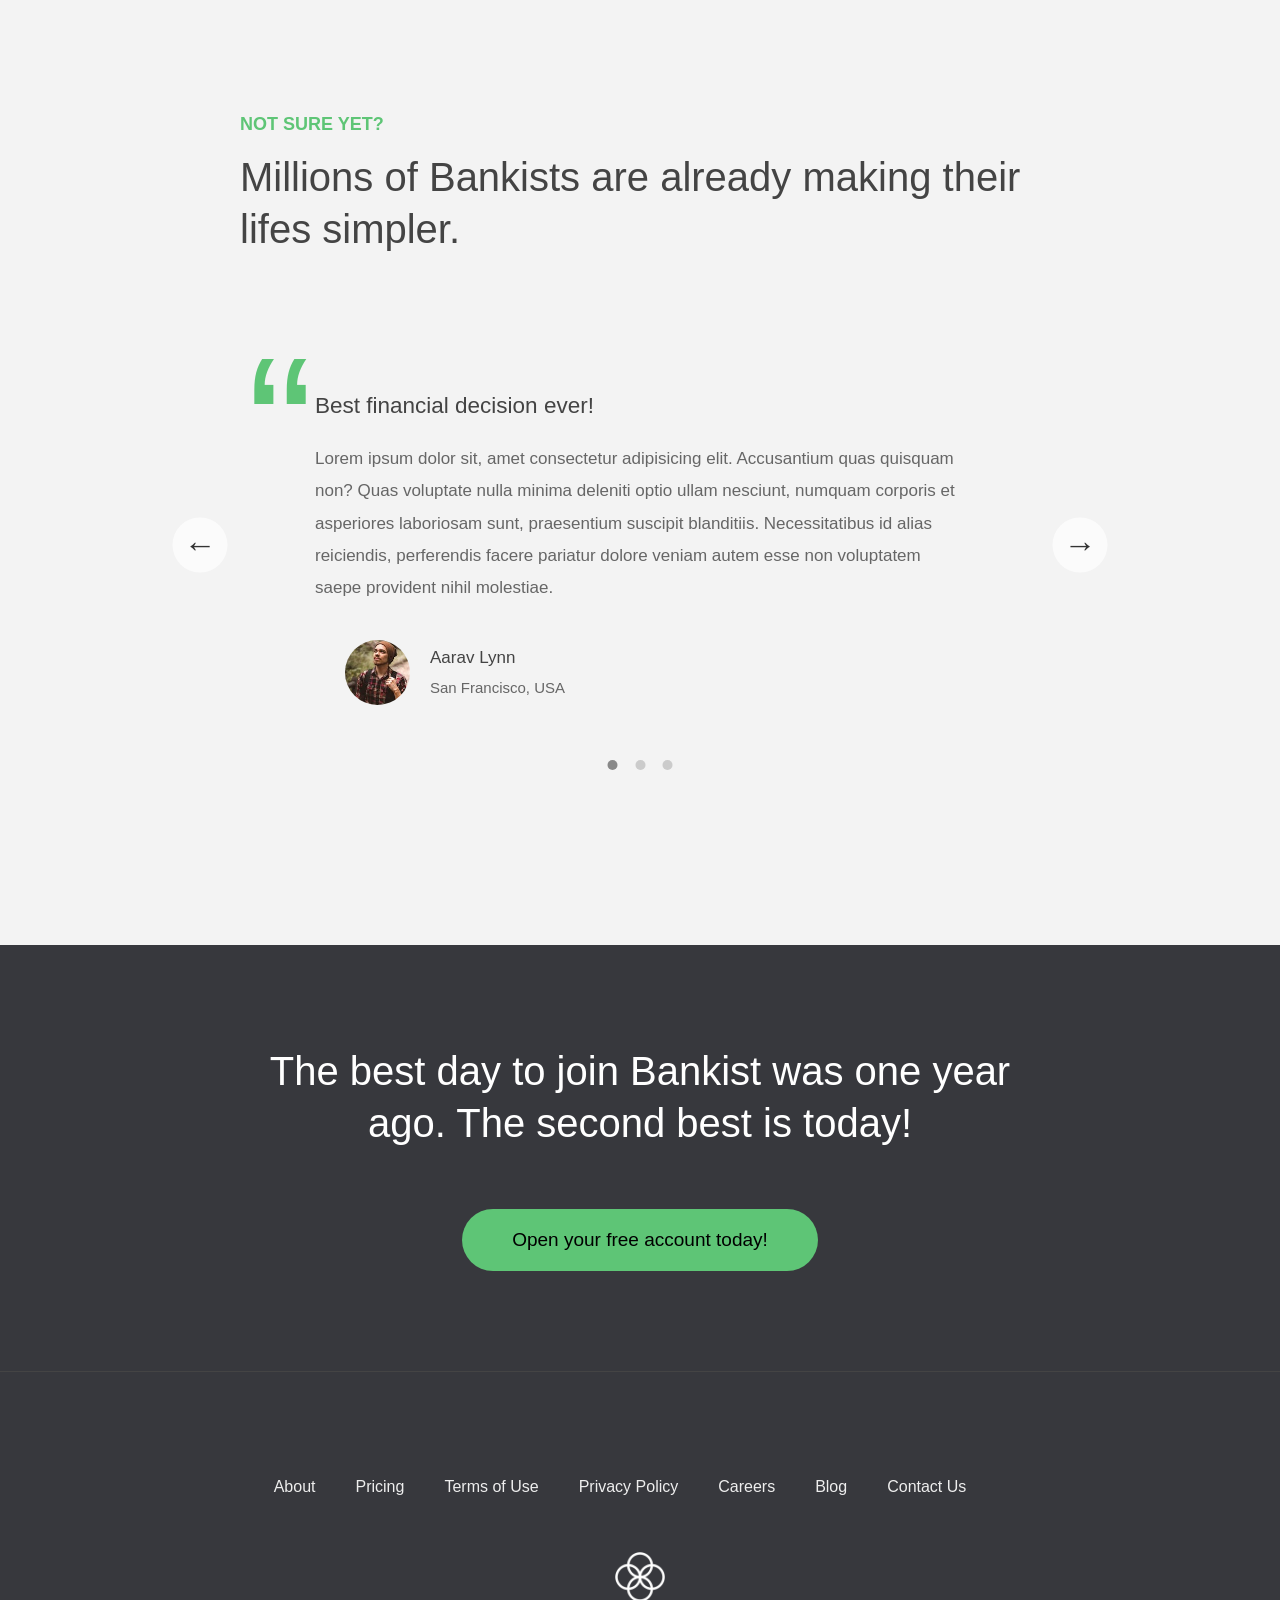
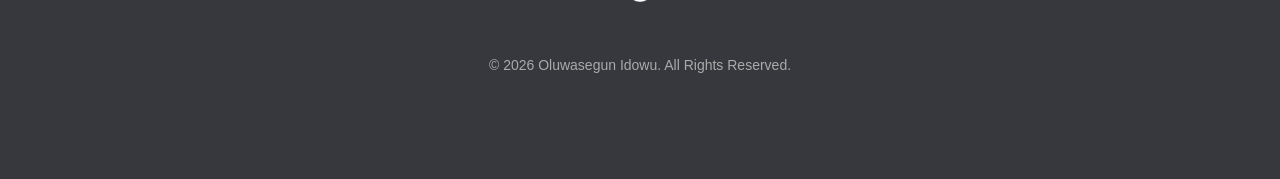
==== commit f9f068e8: "feat: implement site responsiveness for all screen sizes" ====
--- a/index.html
+++ b/index.html
@@ -18,14 +18,28 @@
   <body>
     <header class="header">
       <nav class="nav">
-        <img
-          src="homepage/img/logo.png"
-          alt="Bankist logo"
-          class="nav__logo"
-          id="logo"
-          designer="Jonas"
-          data-version-number="3.0"
-        />
+        <a href="index.html">
+          <img
+            src="homepage/img/logo.png"
+            alt="Bankist logo"
+            class="nav__logo"
+            id="logo"
+            designer="Jonas"
+            data-version-number="3.0"
+          />
+        </a>
+
+        <!-- Hamburger button (visible on tablet/mobile) -->
+        <button
+          class="nav__hamburger"
+          aria-label="Toggle navigation"
+          aria-expanded="false"
+        >
+          <span></span>
+          <span></span>
+          <span></span>
+        </button>
+
         <ul class="nav__links">
           <li class="nav__item">
             <a class="nav__link" href="#section--1">Features</a>
@@ -38,7 +52,8 @@
           </li>
           <li class="nav__item">
             <a class="nav__link btn--show-modal" href="#section--4"
-              >Open Account</a>
+              >Open Account</a
+            >
           </li>
           <li class="nav__item">
             <a class="nav__link nav__link--btn" href="login.html">Login</a>
@@ -47,10 +62,8 @@
       </nav>
 
       <div class="header__title">
-        <!-- <h1 onclick="alert('HTML alert')"> -->
         <h1>
           When
-          <!-- Green highlight effect -->
           <span class="highlight">banking</span>
           meets<br />
           <span class="highlight">minimalist</span>
@@ -312,9 +325,7 @@
 
     <footer class="footer">
       <ul class="footer__nav">
-        <li class="footer__item">
-          <a class="footer__link" href="#">About</a>
-        </li>
+        <li class="footer__item"><a class="footer__link" href="#">About</a></li>
         <li class="footer__item">
           <a class="footer__link" href="#">Pricing</a>
         </li>
@@ -327,9 +338,7 @@
         <li class="footer__item">
           <a class="footer__link" href="#">Careers</a>
         </li>
-        <li class="footer__item">
-          <a class="footer__link" href="#">Blog</a>
-        </li>
+        <li class="footer__item"><a class="footer__link" href="#">Blog</a></li>
         <li class="footer__item">
           <a class="footer__link" href="#">Contact Us</a>
         </li>
@@ -366,6 +375,23 @@
     </div>
     <div class="overlay hidden"></div>
 
-    <!-- <script src="script.js"></script> -->
+    <!-- Hamburger toggle script -->
+    <script>
+      const hamburger = document.querySelector(".nav__hamburger");
+      const navLinks = document.querySelector(".nav__links");
+
+      hamburger.addEventListener("click", () => {
+        const isOpen = navLinks.classList.toggle("nav__links--open");
+        hamburger.setAttribute("aria-expanded", isOpen);
+      });
+
+      // Close menu when a nav link is clicked
+      navLinks.querySelectorAll(".nav__link").forEach((link) => {
+        link.addEventListener("click", () => {
+          navLinks.classList.remove("nav__links--open");
+          hamburger.setAttribute("aria-expanded", false);
+        });
+      });
+    </script>
   </body>
 </html>
--- a/homepage/style.css
+++ b/homepage/style.css
@@ -0,0 +1,1114 @@
+/* ============================================
+   BANKIST – HOMEPAGE CSS (Fully Responsive)
+   Breakpoints:
+     Mobile  : < 480px
+     Tablet  : 480px – 768px
+     Laptop  : 768px – 1024px
+     Desktop : > 1024px
+   ============================================ */
+
+:root {
+  --color-primary: #5ec576;
+  --color-secondary: #ffcb03;
+  --color-tertiary: #ff585f;
+  --color-primary-darker: #4bbb7d;
+  --color-secondary-darker: #ffbb00;
+  --color-tertiary-darker: #fd424b;
+  --color-primary-opacity: #5ec5763a;
+  --color-secondary-opacity: #ffcd0331;
+  --color-tertiary-opacity: #ff58602d;
+  --gradient-primary: linear-gradient(to top left, #39b385, #9be15d);
+  --gradient-secondary: linear-gradient(to top left, #ffb003, #ffcb03);
+}
+
+* {
+  margin: 0;
+  padding: 0;
+  box-sizing: inherit;
+}
+
+html {
+  font-size: 62.5%;
+  box-sizing: border-box;
+}
+
+body {
+  font-family: 'Poppins', sans-serif;
+  font-weight: 300;
+  color: #444;
+  line-height: 1.9;
+  background-color: #f3f3f3;
+}
+
+/* ── GENERAL ELEMENTS ── */
+.section {
+  padding: 15rem 3rem;
+  border-top: 1px solid #ddd;
+  transition:
+    transform 1s,
+    opacity 1s;
+}
+
+.section--hidden {
+  opacity: 0;
+  transform: translateY(8rem);
+}
+
+.section__title {
+  max-width: 80rem;
+  margin: 0 auto 8rem auto;
+}
+
+.section__description {
+  font-size: 1.8rem;
+  font-weight: 600;
+  text-transform: uppercase;
+  color: var(--color-primary);
+  margin-bottom: 1rem;
+}
+
+.section__header {
+  font-size: 4rem;
+  line-height: 1.3;
+  font-weight: 500;
+}
+
+.btn {
+  display: inline-block;
+  background-color: var(--color-primary);
+  font-size: 1.6rem;
+  font-family: inherit;
+  font-weight: 500;
+  border: none;
+  padding: 1.25rem 4.5rem;
+  border-radius: 10rem;
+  cursor: pointer;
+  transition: all 0.3s;
+}
+
+.btn:hover {
+  background-color: var(--color-primary-darker);
+}
+
+.btn--text {
+  display: inline-block;
+  background: none;
+  font-size: 1.7rem;
+  font-family: inherit;
+  font-weight: 500;
+  color: var(--color-primary);
+  border: none;
+  border-bottom: 1px solid currentColor;
+  padding-bottom: 2px;
+  cursor: pointer;
+  transition: all 0.3s;
+}
+
+p {
+  color: #666;
+}
+
+button:focus {
+  outline: none;
+}
+
+img {
+  transition: filter 0.5s;
+}
+
+.lazy-img {
+  filter: blur(20px);
+}
+
+/* ── NAVIGATION ── */
+.nav {
+  display: flex;
+  justify-content: space-between;
+  align-items: center;
+  height: 9rem;
+  width: 100%;
+  padding: 0 6rem;
+  z-index: 100;
+  position: relative;
+}
+
+.nav.sticky {
+  position: fixed;
+  background-color: rgba(255, 255, 255, 0.95);
+}
+
+.nav__logo {
+  height: 4.5rem;
+  transition: all 0.3s;
+}
+
+.nav__links {
+  display: flex;
+  align-items: center;
+  list-style: none;
+}
+
+.nav__item {
+  margin-left: 4rem;
+}
+
+.nav__link:link,
+.nav__link:visited {
+  font-size: 1.7rem;
+  font-weight: 400;
+  color: inherit;
+  text-decoration: none;
+  display: block;
+  transition: all 0.3s;
+}
+
+.nav__link--btn:link,
+.nav__link--btn:visited {
+  padding: 0.8rem 2.5rem;
+  border-radius: 3rem;
+  background-color: var(--color-primary);
+  color: #222;
+}
+
+.nav__link--btn:hover,
+.nav__link--btn:active {
+  color: inherit;
+  background-color: var(--color-primary-darker);
+  color: #333;
+}
+
+/* Hamburger button (hidden on desktop) */
+.nav__hamburger {
+  display: none;
+  flex-direction: column;
+  justify-content: space-between;
+  width: 2.8rem;
+  height: 2.1rem;
+  cursor: pointer;
+  background: none;
+  border: none;
+  padding: 0;
+  z-index: 200;
+}
+
+.nav__hamburger span {
+  display: block;
+  width: 100%;
+  height: 3px;
+  background-color: #444;
+  border-radius: 3px;
+  transition: all 0.3s;
+}
+
+/* ── HEADER ── */
+.header {
+  padding: 0 3rem;
+  height: 100vh;
+  display: flex;
+  flex-direction: column;
+  align-items: center;
+}
+
+.header__title {
+  flex: 1;
+  max-width: 115rem;
+  display: grid;
+  grid-template-columns: 3fr 2fr;
+  row-gap: 3rem;
+  align-content: center;
+  justify-content: center;
+  align-items: start;
+  justify-items: start;
+}
+
+h1 {
+  font-size: 5.5rem;
+  line-height: 1.35;
+}
+
+h4 {
+  font-size: 2.4rem;
+  font-weight: 500;
+}
+
+.header__img {
+  width: 100%;
+  grid-column: 2 / 3;
+  grid-row: 1 / span 4;
+  transform: translateY(-6rem);
+}
+
+.highlight {
+  position: relative;
+}
+
+.highlight::after {
+  display: block;
+  content: '';
+  position: absolute;
+  bottom: 0;
+  left: 0;
+  height: 100%;
+  width: 100%;
+  z-index: -1;
+  opacity: 0.7;
+  transform: scale(1.07, 1.05) skewX(-15deg);
+  background-image: var(--gradient-primary);
+}
+
+/* ── FEATURES ── */
+.features {
+  display: grid;
+  grid-template-columns: 1fr 1fr;
+  gap: 4rem;
+  margin: 0 12rem;
+}
+
+.features__img {
+  width: 100%;
+}
+
+.features__feature {
+  align-self: center;
+  justify-self: center;
+  width: 70%;
+  font-size: 1.5rem;
+}
+
+.features__icon {
+  display: flex;
+  align-items: center;
+  justify-content: center;
+  background-color: var(--color-primary-opacity);
+  height: 5.5rem;
+  width: 5.5rem;
+  border-radius: 50%;
+  margin-bottom: 2rem;
+}
+
+.features__icon svg {
+  height: 2.5rem;
+  width: 2.5rem;
+  fill: var(--color-primary);
+}
+
+.features__header {
+  font-size: 2rem;
+  margin-bottom: 1rem;
+}
+
+/* ── OPERATIONS ── */
+.operations {
+  max-width: 100rem;
+  margin: 12rem auto 0 auto;
+  background-color: #fff;
+}
+
+.operations__tab-container {
+  display: flex;
+  justify-content: center;
+}
+
+.operations__tab {
+  margin-right: 2.5rem;
+  transform: translateY(-50%);
+}
+
+.operations__tab span {
+  margin-right: 1rem;
+  font-weight: 600;
+  display: inline-block;
+}
+
+.operations__tab--1 {
+  background-color: var(--color-secondary);
+}
+
+.operations__tab--1:hover {
+  background-color: var(--color-secondary-darker);
+}
+
+.operations__tab--3 {
+  background-color: var(--color-tertiary);
+  margin: 0;
+}
+
+.operations__tab--3:hover {
+  background-color: var(--color-tertiary-darker);
+}
+
+.operations__tab--active {
+  transform: translateY(-66%);
+}
+
+.operations__content {
+  display: none;
+  font-size: 1.7rem;
+  padding: 2.5rem 7rem 6.5rem 7rem;
+}
+
+.operations__content--active {
+  display: grid;
+  grid-template-columns: 7rem 1fr;
+  column-gap: 3rem;
+  row-gap: 0.5rem;
+}
+
+.operations__header {
+  font-size: 2.25rem;
+  font-weight: 500;
+  align-self: center;
+}
+
+.operations__icon {
+  display: flex;
+  align-items: center;
+  justify-content: center;
+  height: 7rem;
+  width: 7rem;
+  border-radius: 50%;
+}
+
+.operations__icon svg {
+  height: 2.75rem;
+  width: 2.75rem;
+}
+
+.operations__content p {
+  grid-column: 2;
+}
+
+.operations__icon--1 {
+  background-color: var(--color-secondary-opacity);
+}
+.operations__icon--2 {
+  background-color: var(--color-primary-opacity);
+}
+.operations__icon--3 {
+  background-color: var(--color-tertiary-opacity);
+}
+.operations__icon--1 svg {
+  fill: var(--color-secondary-darker);
+}
+.operations__icon--2 svg {
+  fill: var(--color-primary);
+}
+.operations__icon--3 svg {
+  fill: var(--color-tertiary);
+}
+
+/* ── SLIDER ── */
+.slider {
+  max-width: 100rem;
+  height: 50rem;
+  margin: 0 auto;
+  position: relative;
+  overflow: hidden;
+}
+
+.slide {
+  position: absolute;
+  top: 0;
+  width: 100%;
+  height: 50rem;
+  display: flex;
+  align-items: center;
+  justify-content: center;
+  transition: transform 1s;
+}
+
+.slide > img {
+  width: 100%;
+  height: 100%;
+  object-fit: cover;
+}
+
+.slider__btn {
+  position: absolute;
+  top: 50%;
+  z-index: 10;
+  border: none;
+  background: rgba(255, 255, 255, 0.7);
+  font-family: inherit;
+  color: #333;
+  border-radius: 50%;
+  height: 5.5rem;
+  width: 5.5rem;
+  font-size: 3.25rem;
+  cursor: pointer;
+}
+
+.slider__btn--left {
+  left: 6%;
+  transform: translate(-50%, -50%);
+}
+
+.slider__btn--right {
+  right: 6%;
+  transform: translate(50%, -50%);
+}
+
+.dots {
+  position: absolute;
+  bottom: 5%;
+  left: 50%;
+  transform: translateX(-50%);
+  display: flex;
+}
+
+.dots__dot {
+  border: none;
+  background-color: #b9b9b9;
+  opacity: 0.7;
+  height: 1rem;
+  width: 1rem;
+  border-radius: 50%;
+  margin-right: 1.75rem;
+  cursor: pointer;
+  transition: all 0.5s;
+}
+
+.dots__dot:last-child {
+  margin: 0;
+}
+
+.dots__dot--active {
+  background-color: #888;
+  opacity: 1;
+}
+
+/* ── TESTIMONIALS ── */
+.testimonial {
+  width: 65%;
+  position: relative;
+}
+
+.testimonial::before {
+  content: '\201C';
+  position: absolute;
+  top: -5.7rem;
+  left: -6.8rem;
+  line-height: 1;
+  font-size: 20rem;
+  font-family: inherit;
+  color: var(--color-primary);
+  z-index: -1;
+}
+
+.testimonial__header {
+  font-size: 2.25rem;
+  font-weight: 500;
+  margin-bottom: 1.5rem;
+}
+
+.testimonial__text {
+  font-size: 1.7rem;
+  margin-bottom: 3.5rem;
+  color: #666;
+}
+
+.testimonial__author {
+  margin-left: 3rem;
+  font-style: normal;
+  display: grid;
+  grid-template-columns: 6.5rem 1fr;
+  column-gap: 2rem;
+}
+
+.testimonial__photo {
+  grid-row: 1 / span 2;
+  width: 6.5rem;
+  border-radius: 50%;
+}
+
+.testimonial__name {
+  font-size: 1.7rem;
+  font-weight: 500;
+  align-self: end;
+  margin: 0;
+}
+
+.testimonial__location {
+  font-size: 1.5rem;
+}
+
+.section__title--testimonials {
+  margin-bottom: 4rem;
+}
+
+/* ── SIGN-UP ── */
+.section--sign-up {
+  background-color: #37383d;
+  border-top: none;
+  border-bottom: 1px solid #444;
+  text-align: center;
+  padding: 10rem 3rem;
+}
+
+.section--sign-up .section__header {
+  color: #fff;
+  text-align: center;
+}
+
+.section--sign-up .section__title {
+  margin-bottom: 6rem;
+}
+
+.section--sign-up .btn {
+  font-size: 1.9rem;
+  padding: 2rem 5rem;
+}
+
+/* ── FOOTER ── */
+.footer {
+  padding: 10rem 3rem;
+  background-color: #37383d;
+}
+
+.footer__nav {
+  list-style: none;
+  display: flex;
+  justify-content: center;
+  flex-wrap: wrap;
+  margin-bottom: 5rem;
+}
+
+.footer__item {
+  margin-right: 4rem;
+}
+
+.footer__link {
+  font-size: 1.6rem;
+  color: #eee;
+  text-decoration: none;
+}
+
+.footer__logo {
+  height: 5rem;
+  display: block;
+  margin: 0 auto;
+  margin-bottom: 5rem;
+}
+
+.footer__copyright {
+  font-size: 1.4rem;
+  color: #aaa;
+  text-align: center;
+}
+
+.footer__copyright .footer__link {
+  font-size: 1.4rem;
+}
+
+/* ── MODAL ── */
+.modal {
+  position: fixed;
+  top: 50%;
+  left: 50%;
+  transform: translate(-50%, -50%);
+  max-width: 60rem;
+  width: 90%;
+  background-color: #f3f3f3;
+  padding: 5rem 6rem;
+  box-shadow: 0 4rem 6rem rgba(0, 0, 0, 0.3);
+  z-index: 1000;
+  transition: all 0.5s;
+}
+
+.overlay {
+  position: fixed;
+  top: 0;
+  left: 0;
+  width: 100%;
+  height: 100%;
+  background-color: rgba(0, 0, 0, 0.5);
+  backdrop-filter: blur(4px);
+  z-index: 100;
+  transition: all 0.5s;
+}
+
+.modal__header {
+  font-size: 3.25rem;
+  margin-bottom: 4.5rem;
+  line-height: 1.5;
+}
+
+.modal__form {
+  margin: 0 3rem;
+  display: grid;
+  grid-template-columns: 1fr 2fr;
+  align-items: center;
+  gap: 2.5rem;
+}
+
+.modal__form label {
+  font-size: 1.7rem;
+  font-weight: 500;
+}
+
+.modal__form input {
+  font-size: 1.7rem;
+  padding: 1rem 1.5rem;
+  border: 1px solid #ddd;
+  border-radius: 0.5rem;
+}
+
+.modal__form button {
+  grid-column: 1 / span 2;
+  justify-self: center;
+  margin-top: 1rem;
+}
+
+.btn--close-modal {
+  font-family: inherit;
+  color: inherit;
+  position: absolute;
+  top: 0.5rem;
+  right: 2rem;
+  font-size: 4rem;
+  cursor: pointer;
+  border: none;
+  background: none;
+}
+
+.hidden {
+  visibility: hidden;
+  opacity: 0;
+}
+
+/* ── COOKIE MESSAGE ── */
+.cookie-message {
+  display: flex;
+  align-items: center;
+  justify-content: space-evenly;
+  width: 100%;
+  background-color: white;
+  color: #bbb;
+  font-size: 1.5rem;
+  font-weight: 400;
+}
+
+/* ============================================================
+   RESPONSIVE BREAKPOINTS
+   ============================================================ */
+
+/* ── LAPTOP (≤ 1024px) ── */
+@media (max-width: 1024px) {
+  html {
+    font-size: 56.25%; /* 9px base */
+  }
+
+  .nav {
+    padding: 0 4rem;
+  }
+
+  .features {
+    margin: 0 6rem;
+    gap: 3rem;
+  }
+
+  .features__feature {
+    width: 85%;
+  }
+
+  .operations__content {
+    padding: 2.5rem 4rem 6rem 4rem;
+  }
+
+  .testimonial {
+    width: 75%;
+  }
+}
+
+/* ── TABLET (≤ 768px) ── */
+@media (max-width: 768px) {
+  html {
+    font-size: 50%; /* 8px base */
+  }
+
+  /* Nav: hide links, show hamburger */
+  .nav {
+    padding: 0 3rem;
+    flex-wrap: wrap;
+    height: auto;
+    min-height: 7rem;
+  }
+
+  .nav__hamburger {
+    display: flex;
+  }
+
+  .nav__links {
+    display: none;
+    flex-direction: column;
+    align-items: flex-start;
+    width: 100%;
+    padding: 1.5rem 0 2rem 0;
+    gap: 0.5rem;
+    background-color: rgba(255, 255, 255, 0.97);
+  }
+
+  .nav__links.nav__links--open {
+    display: flex;
+  }
+
+  .nav__item {
+    margin-left: 0;
+    width: 100%;
+  }
+
+  .nav__link:link,
+  .nav__link:visited {
+    font-size: 1.8rem;
+    padding: 0.8rem 1rem;
+    border-radius: 0.5rem;
+  }
+
+  .nav__link--btn:link,
+  .nav__link--btn:visited {
+    display: inline-block;
+    width: auto;
+    margin: 0.5rem 1rem;
+  }
+
+  /* Sticky nav on tablet */
+  .nav.sticky {
+    position: fixed;
+  }
+
+  /* Header: stack layout vertically */
+  .header {
+    padding: 0 2rem;
+    height: auto;
+    min-height: 100vh;
+  }
+
+  .header__title {
+    grid-template-columns: 1fr;
+    justify-items: center;
+    text-align: center;
+    padding: 8rem 2rem 6rem;
+    row-gap: 2rem;
+  }
+
+  .header__img {
+    grid-column: 1;
+    grid-row: auto;
+    transform: translateY(0);
+    max-width: 100%;
+    width: 100%;
+    margin: 0 auto;
+    order: -1;
+    margin-top: -4rem;
+    margin-bottom: 3rem;
+  }
+
+  h1 {
+    font-size: 4.5rem;
+  }
+
+  h4 {
+    font-size: 2rem;
+  }
+
+  .section {
+    padding: 10rem 3rem;
+  }
+
+  .section__header {
+    font-size: 3.2rem;
+  }
+
+  /* Features: 1 column */
+  .features {
+    grid-template-columns: 1fr;
+    margin: 0 3rem;
+    gap: 3rem;
+  }
+
+  .features__img {
+    max-width: 50rem;
+    margin: 0 auto;
+    display: block;
+  }
+
+  .features__feature {
+    width: 90%;
+    justify-self: start;
+  }
+
+  /* Operations tabs wrap */
+  .operations__tab-container {
+    flex-wrap: wrap;
+    gap: 1rem;
+    padding-top: 2rem;
+  }
+
+  .operations__tab {
+    margin-right: 0;
+    transform: none;
+    font-size: 1.4rem;
+    padding: 1rem 2.5rem;
+  }
+
+  .operations__tab--active {
+    transform: translateY(-15%);
+  }
+
+  .operations__content {
+    padding: 2rem 3rem 5rem 3rem;
+    font-size: 1.6rem;
+  }
+
+  .operations__content--active {
+    grid-template-columns: 5.5rem 1fr;
+    column-gap: 2rem;
+  }
+
+  .operations__icon {
+    height: 5.5rem;
+    width: 5.5rem;
+  }
+
+  .operations__header {
+    font-size: 2rem;
+  }
+
+  /* Testimonials */
+  .slider {
+    height: 55rem;
+  }
+
+  .slide {
+    height: 55rem;
+  }
+
+  .testimonial {
+    width: 85%;
+  }
+
+  .testimonial::before {
+    font-size: 15rem;
+    top: -4rem;
+    left: -4rem;
+  }
+
+  /* Footer */
+  .footer__nav {
+    gap: 1rem;
+  }
+
+  .footer__item {
+    margin-right: 2rem;
+  }
+
+  /* Modal */
+  .modal {
+    padding: 4rem 3rem;
+    width: 92%;
+  }
+
+  .modal__header {
+    font-size: 2.5rem;
+    margin-bottom: 3rem;
+  }
+
+  .modal__form {
+    margin: 0;
+  }
+}
+
+/* ── MOBILE (≤ 480px) ── */
+@media (max-width: 480px) {
+  html {
+    font-size: 46%; /* ~7.4px base */
+  }
+
+  .nav {
+    padding: 0 2rem;
+    min-height: 6.5rem;
+  }
+
+  .nav__logo {
+    height: 3.5rem;
+  }
+
+  h1 {
+    font-size: 3.8rem;
+  }
+
+  h4 {
+    font-size: 1.8rem;
+  }
+
+  .header__title {
+    padding: 7rem 1rem 5rem;
+  }
+
+  .header__img {
+    width: 100%;
+    max-width: 100%;
+    border-radius: 0.8rem;
+    margin-top: -3rem;
+    margin-bottom: 2.5rem;
+  }
+
+  .section {
+    padding: 8rem 2rem;
+  }
+
+  .section__header {
+    font-size: 2.8rem;
+  }
+
+  .section__description {
+    font-size: 1.6rem;
+  }
+
+  .features {
+    margin: 0 1rem;
+  }
+
+  .features__feature {
+    width: 100%;
+  }
+
+  .features__header {
+    font-size: 1.8rem;
+  }
+
+  .operations {
+    margin-top: 6rem;
+  }
+
+  .operations__tab-container {
+    padding-top: 1rem;
+    gap: 0.8rem;
+  }
+
+  .operations__tab {
+    font-size: 1.3rem;
+    padding: 0.9rem 2rem;
+  }
+
+  .operations__tab span {
+    display: none; /* hide "01", "02" numbers on very small screens */
+  }
+
+  .operations__content {
+    padding: 1.5rem 2rem 4rem 2rem;
+    font-size: 1.5rem;
+  }
+
+  .operations__content--active {
+    grid-template-columns: 1fr;
+    row-gap: 1.5rem;
+  }
+
+  .operations__icon {
+    height: 5rem;
+    width: 5rem;
+    justify-self: start;
+  }
+
+  .operations__content p {
+    grid-column: 1;
+  }
+
+  .operations__header {
+    font-size: 1.8rem;
+    grid-column: 1;
+  }
+
+  /* Slider */
+  .slider {
+    height: 62rem;
+  }
+
+  .slide {
+    height: 62rem;
+  }
+
+  .testimonial {
+    width: 92%;
+  }
+
+  .testimonial::before {
+    font-size: 12rem;
+    top: -3rem;
+    left: -2rem;
+  }
+
+  .testimonial__header {
+    font-size: 2rem;
+  }
+
+  .testimonial__text {
+    font-size: 1.5rem;
+  }
+
+  .slider__btn {
+    height: 4.5rem;
+    width: 4.5rem;
+    font-size: 2.5rem;
+  }
+
+  /* Sign-up section */
+  .section--sign-up {
+    padding: 8rem 2rem;
+  }
+
+  .section--sign-up .btn {
+    font-size: 1.6rem;
+    padding: 1.5rem 3.5rem;
+  }
+
+  /* Footer */
+  .footer {
+    padding: 7rem 2rem;
+  }
+
+  .footer__nav {
+    flex-direction: column;
+    align-items: center;
+    gap: 1.2rem;
+    margin-bottom: 4rem;
+  }
+
+  .footer__item {
+    margin-right: 0;
+  }
+
+  /* Modal */
+  .modal {
+    padding: 3.5rem 2.5rem;
+    width: 95%;
+    top: 50%;
+  }
+
+  .modal__header {
+    font-size: 2.2rem;
+    margin-bottom: 2.5rem;
+  }
+
+  .modal__form {
+    grid-template-columns: 1fr;
+    gap: 1.5rem;
+    margin: 0;
+  }
+
+  .modal__form button {
+    grid-column: 1;
+  }
+
+  .modal__form input {
+    font-size: 1.5rem;
+    padding: 0.8rem 1.2rem;
+  }
+
+  .btn--close-modal {
+    font-size: 3.5rem;
+    top: 0.2rem;
+    right: 1.5rem;
+  }
+}
